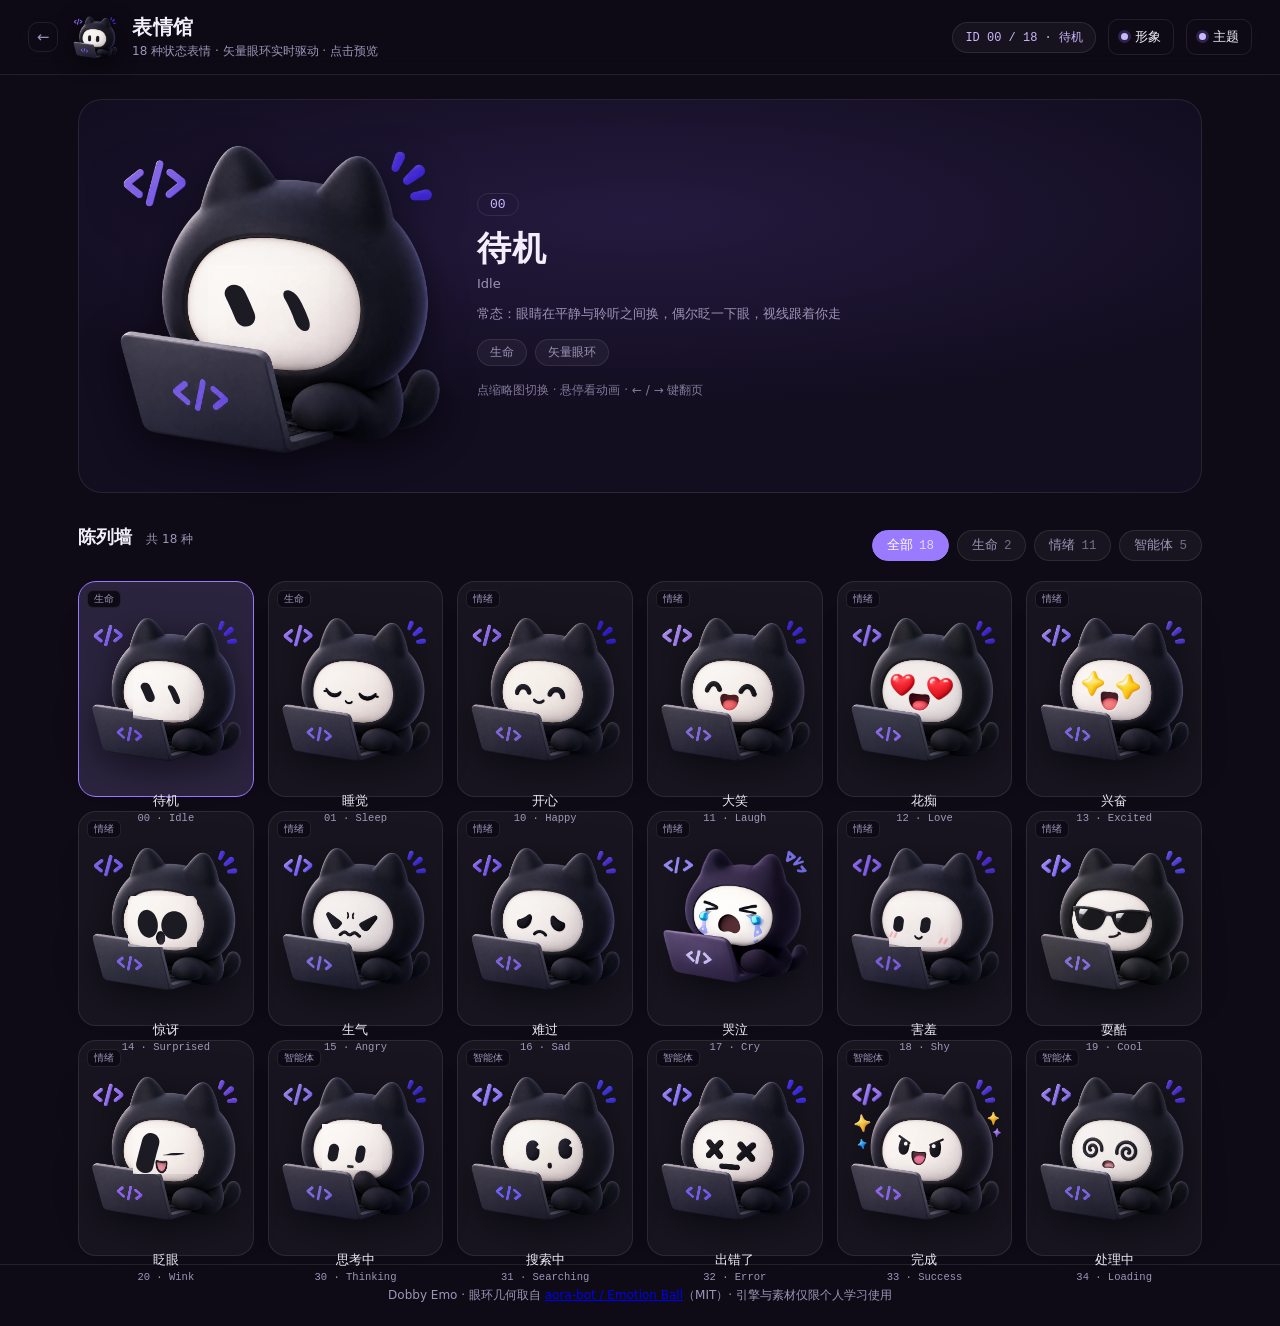
==== gallery.html @ 98c058b2 "新增表情馆页面（emoball 式陈列馆），主页陈列墙改用同一套渲染 - 删掉 compare.html：那是选配色阶段留下的对比页，引用的是 assets/base/cand-*   （已 giti" ====
<!DOCTYPE html>
<html lang="zh-CN" data-theme="dark">
<head>
<meta charset="UTF-8">
<meta name="viewport" content="width=device-width, initial-scale=1.0, viewport-fit=cover">
<meta name="description" content="Dobby Emo 表情馆 —— 18 种状态表情总览，矢量眼环实时驱动，点击预览、悬停看动画。">
<title>Dobby Emo · 表情馆</title>
<link rel="icon" type="image/webp" href="assets/sw/00.webp">
<link rel="preload" as="image" href="assets/sw/00.webp">
<link rel="stylesheet" href="css/style.css?v=70">
<link rel="stylesheet" href="css/gallery.css?v=70">
</head>
<body class="gallery-body">

<header class="topbar">
  <div class="brand">
    <a class="gallery-back" href="index.html" title="返回主页">←</a>
    <img src="assets/sw/00.webp" alt="Dobby" class="brand-logo" id="brandLogo">
    <div class="brand-text">
      <h1>表情馆</h1>
      <p>18 种状态表情 · 矢量眼环实时驱动 · 点击预览</p>
    </div>
  </div>
  <div class="topbar-right">
    <span class="status-chip" id="statusChip">ID 00 / 18 · 待机</span>
    <button class="btn ghost" id="skinToggle" title="切换黑白形象"><i class="dot"></i><span class="lbl">形象</span></button>
    <button class="btn ghost" id="themeToggle" title="切换明暗主题"><i class="dot"></i><span class="lbl">主题</span></button>
  </div>
</header>

<main class="gallery">

  <!-- ===== 舞台：当前选中的表情，放大实时渲染 ===== -->
  <section class="stage">
    <div class="stage-face"><div id="stageBox"></div></div>
    <div class="stage-info">
      <div class="stage-id" id="stageId">00</div>
      <h2 id="stageName">待机</h2>
      <p id="stageEn">Idle</p>
      <p class="stage-desc" id="stageDesc"></p>
      <div class="stage-tags" id="stageTags"></div>
      <p class="stage-hint">点缩略图切换 · 悬停看动画 · ← / → 键翻页</p>
    </div>
  </section>

  <!-- ===== 分类 + 陈列墙 ===== -->
  <section class="wall-section">
    <div class="wall-head">
      <h2>陈列墙 <span class="wall-count" id="wallCount"></span></h2>
      <div class="filters" id="filters"></div>
    </div>
    <div class="wall" id="wall"></div>
  </section>

</main>

<footer class="footer">
  <p>Dobby Emo · 眼环几何取自 <a href="https://github.com/sam70361/aora-bot" target="_blank" rel="noopener">aora-bot / Emotion Ball</a>（MIT）· 引擎与素材仅限个人学习使用</p>
</footer>

<script src="js/eyering.js?v=70"></script>
<script src="js/emotions.js?v=70"></script>
<script src="js/dobby.js?v=70"></script>
<script src="js/gallery.js?v=70"></script>
</body>
</html>
---- css/style.css ----
/* ============ Dobby Emo · 主题变量 ============ */
:root {
  --bg: #0e0b16;
  --bg-soft: #171223;
  --panel: rgba(255, 255, 255, 0.045);
  --panel-border: rgba(255, 255, 255, 0.09);
  --text: #f2eefb;
  --text-dim: #9d94b8;
  --accent: #9a7bff;
  --accent-2: #c9b8ff;
  --danger: #ff6b81;
  --ok: #4ade80;
  --shadow: rgba(0, 0, 0, 0.55);
  --stage-bg: radial-gradient(ellipse 90% 70% at 50% 30%, #241a3f 0%, #120d1f 70%);
}
[data-theme="light"] {
  --bg: #f4f1fb;
  --bg-soft: #ece7f7;
  --panel: rgba(255, 255, 255, 0.75);
  --panel-border: rgba(30, 20, 60, 0.1);
  --text: #241b3a;
  --text-dim: #6f658c;
  --accent: #7c5cf0;
  --accent-2: #5b3fd4;
  --shadow: rgba(60, 40, 120, 0.25);
  --stage-bg: radial-gradient(ellipse 90% 70% at 50% 30%, #e6dcff 0%, #cfc2f2 75%);
}

* { margin: 0; padding: 0; box-sizing: border-box; }
html { scroll-behavior: smooth; }
html, body { height: 100%; }
/* 滚动条与主题统一 */
::-webkit-scrollbar { width: 9px; height: 9px; }
::-webkit-scrollbar-track { background: transparent; }
::-webkit-scrollbar-thumb {
  background: color-mix(in srgb, var(--accent) 38%, transparent);
  border-radius: 999px;
}
::-webkit-scrollbar-thumb:hover { background: color-mix(in srgb, var(--accent) 60%, transparent); }
body {
  font-family: "PingFang SC", "Microsoft YaHei", "Segoe UI", system-ui, sans-serif;
  background: var(--bg);
  color: var(--text);
  overflow-x: hidden;
  transition: background .4s, color .4s;
}

/* ============ 顶栏 ============ */
.topbar {
  display: flex; align-items: center; justify-content: space-between;
  padding: 14px 28px;
  border-bottom: 1px solid var(--panel-border);
  position: sticky; top: 0; z-index: 50;
  backdrop-filter: blur(14px);
  background: var(--bg); /* fallback: 老浏览器 */
  background: color-mix(in srgb, var(--bg) 72%, transparent);
}
.brand { display: flex; align-items: center; gap: 14px; }
.brand-logo {
  width: 46px; height: 46px; object-fit: contain;
  filter: drop-shadow(0 4px 10px var(--shadow));
  animation: brand-bob 3.2s ease-in-out infinite;
}
@keyframes brand-bob {
  0%, 100% { transform: translateY(0); }
  50% { transform: translateY(-5px); }
}
.brand-text h1 { font-size: 20px; letter-spacing: .5px; }
.brand-text p { font-size: 12px; color: var(--text-dim); margin-top: 2px; }
.topbar-right { display: flex; align-items: center; gap: 12px; }
.status-chip {
  font-family: "Cascadia Code", Consolas, monospace;
  font-size: 12px; color: var(--accent-2);
  border: 1px solid var(--panel-border);
  background: var(--panel);
  padding: 6px 12px; border-radius: 999px;
  white-space: nowrap;
  max-width: 200px; overflow: hidden; text-overflow: ellipsis;
}

/* ============ 布局 ============ */
.layout {
  display: grid;
  grid-template-columns: minmax(0, 1fr) 360px;
  gap: 20px;
  padding: 20px 28px;
  max-width: 1280px;
  margin: 0 auto;
  align-items: start;            /* 右列卡片不被撑到与左列等高 */
}
.left-col { display: flex; flex-direction: column; gap: 20px; min-width: 0; }
.side { position: sticky; top: 84px; }   /* 侧栏滚动时跟随 */
@media (max-width: 980px) {
  .layout { grid-template-columns: 1fr; }
  .side { position: static; }
}

/* ============ 主视觉区 ============ */
/* 左文案 / 右舞台：角色有独立站位区，文字永远不会被压住 */
.hero-panel {
  position: relative;
  height: clamp(430px, 62vh, 560px);
  border-radius: 24px;
  background: var(--stage-bg);
  border: 1px solid var(--panel-border);
  overflow: hidden;
  padding: 36px 36px;
  display: grid;
  grid-template-columns: minmax(0, 1fr) minmax(260px, 38%);
  align-items: center;
  gap: 18px;
}
.hero-copy {
  display: flex; flex-direction: column; gap: 16px;
  min-width: 0;
  position: relative; z-index: 2;
}
.hero-title {
  font-size: clamp(30px, 3.5vw, 46px);
  line-height: 1.18;
  letter-spacing: 1px;
  text-wrap: balance;
}
.hero-title em {
  font-style: normal;
  background: linear-gradient(120deg, var(--accent), var(--accent-2));
  -webkit-background-clip: text;
  background-clip: text;
  color: transparent;
}
.hero-sub { color: var(--text-dim); font-size: 14px; line-height: 1.65; max-width: 34em; }
.hero-chips { display: flex; flex-wrap: wrap; gap: 8px; margin-top: 4px; }
.chip {
  font-size: 12px;
  color: var(--text-dim);
  border: 1px solid var(--panel-border);
  background: var(--panel);
  border-radius: 999px;
  padding: 5px 12px;
  backdrop-filter: blur(6px);
}
/* 角色站位区：JS 读它的矩形来钉锚点，空着也没关系 */
.hero-stage { position: relative; width: 100%; height: 100%; min-height: 300px; }

/* ============ Dobby 漫游层 ============ */
#dobby-layer {
  position: fixed;
  top: 0; right: 0; bottom: 0; left: 0;
  z-index: 70;
  pointer-events: none;
  transition: opacity .5s ease;
}
#dobby-layer.away { opacity: 0; }
#dobby-layer .dobby { pointer-events: auto; cursor: grab; touch-action: none; transition: opacity .45s ease; }
#dobby-layer .dobby.loading { opacity: 0; pointer-events: none; }
#dobby-layer .dobby:active { cursor: grabbing; }

/* ---- 角色 DOM（由 JS 创建） ---- */
.dobby {
  position: absolute;
  width: 320px; height: 320px;
  user-select: none; -webkit-user-drag: none;
  will-change: transform;
}
.dobby-bob { width: 100%; height: 100%; will-change: transform; }
.dobby-tilt {
  width: 100%; height: 100%;
  will-change: transform;
  transform-origin: 50% 62%;
}
.dobby-face {
  width: 100%; height: 100%;
  position: relative;
  will-change: transform;
  transform-origin: 50% 58%;
}
/* 一帧脸 = 底图 + 眼睛补丁 + 眼球精灵，作为整体交叉淡入淡出、统一投影 */
.dobby-frame {
  position: absolute; top: 0; right: 0; bottom: 0; left: 0;
  opacity: 0;
  transition: opacity .22s ease;
  will-change: transform, opacity;
  pointer-events: none;
  filter: drop-shadow(0 18px 30px var(--shadow));
}
.dobby-frame.show { opacity: 1; }
.dobby-frame img {
  position: absolute;
  pointer-events: none;
  -webkit-user-drag: none;
}
.dobby-frame img.f-base { top: 0; right: 0; bottom: 0; left: 0; width: 100%; height: 100%; object-fit: contain; }
/* 补丁 / 精灵由 JS 按图像百分比定位；精灵再用 transform 做眼神位移 */
.dobby-frame img.f-patch,
.dobby-frame img.f-sprite { display: block; }
.dobby-frame img.f-sprite { will-change: transform; }

/* ---- 眼环层（emoball 式矢量眼）----
   用眼环几何（见 js/eyering.js）在脸盘上实时画眼睛：形状与位置都烘焙在
   25 组轮廓里，逐点插值即可在姿态间连续变形，眨眼是真的把眼睛闭成一条线。
   放在两帧脸之上、faceEl 之内：跟着头一起呼吸倾斜，但不参与表情帧的交叉
   淡入淡出（眼睛要形变，不要换图）。 */
.dobby-rings {
  position: absolute; top: 0; right: 0; bottom: 0; left: 0;
  pointer-events: none;
}
.dobby-rings svg { width: 100%; height: 100%; overflow: visible; display: block; }

/* ---- 眼球组：精灵 + 一点球面明暗 + 一颗收得住的高光 ----
   参考 emoball：那边的眼睛干脆就是纯色 `#1A1A1A` 的实心形状，没有高光也
   没有明暗，情绪全靠形状变化。我们这里是 3D 渲染形象，眼睛完全不加东西会
   读成一块平贴的黑（贴纸感），但加多了又会「油」——所以只留两样，而且都压到
   很轻：

   1. .f-shade  用眼精灵自己的 alpha 当遮罩，在眼形内部画极轻的上缘阴影与
                下缘反光，只为不让眼球是一块死平色
   2. .f-glint  一颗小焦核心高光（偏左上）。没有副光、没有大光晕、没有描边
   位置由 JS 按 emotions.js 的锚点写入（宽 = w%，高按框宽高比，保证正圆）。
   素材已自带高光的表情（hi:1，如 14 号惊讶）不再叠加。 */
.dobby-frame .f-eye {
  position: absolute;
  pointer-events: none;
  will-change: transform;
}
.dobby-frame .f-eye img.f-sprite {
  position: absolute; top: 0; right: 0; bottom: 0; left: 0;
  width: 100%; height: 100%;
  /* 接触阴影只留一丝：给眼球一点点落地的重量感。
     再大就变成一圈「眼线」，那是另一个方向的失真，所以宁小勿大 */
  filter: drop-shadow(0 0.5px 1px rgba(6, 4, 12, .22));
}
/* 明暗层：遮罩要用精灵自己的 alpha，并往里缩 ~2%——
   精灵 alpha 比实际眼形大一圈（抽取时做过膨胀+羽化），照着 100% 铺会把
   阴影画到眼睛外面，看起来像眼周糊了一圈脏边。

   默认 display:none 是兜底：不支持 mask 的浏览器会整块铺满渐变，在脸上糊
   一个灰色方块，比没有这层糟得多。所以用 @supports 显式打开。 */
.dobby-frame .f-shade {
  display: none;
  position: absolute; top: 0; right: 0; bottom: 0; left: 0;
  pointer-events: none;
  -webkit-mask-size: 96% 96%; mask-size: 96% 96%;
  -webkit-mask-position: 50% 50%; mask-position: 50% 50%;
  -webkit-mask-repeat: no-repeat; mask-repeat: no-repeat;
  background:
    /* 上缘：很轻的一道眉骨投影 */
    linear-gradient(180deg,
      rgba(5, 3, 11, .28) 0%, rgba(5, 3, 11, .10) 18%,
      rgba(5, 3, 11, 0) 42%),
    /* 下缘：极淡的环境反光，只为止住「死平色」 */
    radial-gradient(125% 92% at 50% 122%,
      rgba(206, 222, 255, .24) 0%, rgba(206, 222, 255, .08) 38%,
      rgba(206, 222, 255, 0) 64%);
}
@supports ((mask-image: url("a")) or (-webkit-mask-image: url("a"))) {
  .dobby-frame .f-shade { display: block; }
}
.dobby-frame .f-glint { position: absolute; top: 0; right: 0; bottom: 0; left: 0; pointer-events: none; }
/* 高光：一颗小焦核心，边缘收干净——不拖大光晕。
   核心一小粒就够，把眼面糊白一半立刻变贴纸 */
.dobby-frame .g-dot {
  position: absolute;
  border-radius: 50%;
  transform: translate(-50%, -50%);
  background: radial-gradient(circle at 50% 48%,
    rgba(255, 255, 255, .98) 0%, rgba(255, 255, 255, .92) 20%,
    rgba(255, 255, 255, .40) 46%, rgba(255, 255, 255, 0) 76%);
}
.dobby-shadow {
  position: absolute; left: 50%; top: 50%;
  width: 210px; height: 40px;
  margin: 128px 0 0 -105px;
  border-radius: 50%;
  background: radial-gradient(ellipse at center, var(--shadow) 0%, transparent 68%);
  will-change: transform, opacity;
  pointer-events: none;
}
/* 台词气泡：位置由 JS 贴着「头顶」写视口坐标（不在角色缩放坐标系内） */
.dobby-tips {
  position: absolute; left: 0; top: 0;
  transform: translate(-50%, -100%);
  max-width: min(340px, 78vw);
  background: var(--panel);
  border: 1px solid var(--panel-border);
  backdrop-filter: blur(10px);
  color: var(--text);
  font-size: 13px;
  padding: 8px 14px;
  border-radius: 14px;
  opacity: 0;
  transition: opacity .25s, transform .25s;
  pointer-events: none;
  white-space: nowrap;
  overflow: hidden;
  text-overflow: ellipsis;
  z-index: 6;
}
.dobby-tips::after {
  content: "";
  position: absolute; left: 50%; bottom: -6px;
  width: 12px; height: 12px;
  margin-left: -6px;
  background: inherit;
  border-right: 1px solid var(--panel-border);
  border-bottom: 1px solid var(--panel-border);
  transform: rotate(45deg);
}
.dobby-tips.show { opacity: 1; transform: translate(-50%, calc(-100% - 6px)); }

/* 睡觉时的氛围月亮 */
.dobby-zzz {
  position: absolute; left: 50%; top: 50%;
  margin: -190px 0 0 90px;
  font-size: 22px; font-weight: 700;
  color: var(--accent-2);
  pointer-events: none;
  opacity: 0;
}
.dobby-zzz span {
  position: absolute;
  animation: zzz 2.4s ease-in infinite;
}
.dobby-zzz span:nth-child(2) { animation-delay: .8s; }
.dobby-zzz span:nth-child(3) { animation-delay: 1.6s; }
@keyframes zzz {
  0%   { opacity: 0; transform: translate(0, 10px) scale(.6); }
  30%  { opacity: 1; }
  100% { opacity: 0; transform: translate(26px, -34px) scale(1.15); }
}
.dobby.sleeping .dobby-zzz { opacity: 1; }

/* ============ 卡片 / 控制台 ============ */
.side { display: flex; flex-direction: column; gap: 20px; }
.card {
  background: var(--panel);
  border: 1px solid var(--panel-border);
  border-radius: 18px;
  padding: 18px;
  transition: border-color .25s;
}
.card:hover { border-color: color-mix(in srgb, var(--accent) 45%, var(--panel-border)); }
.card h2 { font-size: 15px; margin-bottom: 6px; }
.card-desc { font-size: 12px; color: var(--text-dim); margin-bottom: 12px; line-height: 1.6; }
.row { display: flex; gap: 8px; flex-wrap: wrap; align-items: center; margin-top: 10px; }
.row.between { justify-content: space-between; }

textarea {
  width: 100%; height: 74px; resize: vertical;
  background: color-mix(in srgb, var(--bg) 60%, transparent);
  color: var(--text);
  border: 1px solid var(--panel-border);
  border-radius: 12px;
  padding: 10px 12px;
  font-family: "Cascadia Code", Consolas, monospace;
  font-size: 12.5px;
  outline: none;
}
textarea:focus { border-color: var(--accent); }

.btn {
  border: 1px solid var(--panel-border);
  background: var(--panel);
  color: var(--text);
  padding: 8px 14px;
  border-radius: 10px;
  font-size: 13px;
  cursor: pointer;
  transition: transform .15s, background .2s, border-color .2s;
}
.btn:hover { transform: translateY(-1px); border-color: var(--accent); }
.btn:active { transform: translateY(0) scale(.97); }
.btn.primary { background: var(--accent); border-color: var(--accent); color: #fff; font-weight: 600; }
.btn.ghost { background: transparent; padding: 8px 12px; }
/* 开关按钮：小圆点表示状态（亮 = 开），文字标签在小屏隐藏 */
.btn .dot {
  display: inline-block;
  width: 7px; height: 7px; border-radius: 50%;
  background: var(--accent-2);
  margin-right: 7px; vertical-align: 1px;
  box-shadow: 0 0 0 3px color-mix(in srgb, var(--accent) 22%, transparent);
  transition: background .2s, box-shadow .2s;
}
.btn.off { color: var(--text-dim); }
.btn.off .dot { background: var(--text-dim); box-shadow: none; }

.switch-label { font-size: 13px; display: flex; align-items: center; gap: 8px; cursor: pointer; }
input[type="checkbox"] { accent-color: var(--accent); width: 16px; height: 16px; cursor: pointer; }
select {
  background: var(--bg-soft); color: var(--text);
  border: 1px solid var(--panel-border);
  border-radius: 8px; padding: 6px 10px; font-size: 13px;
}

.log {
  list-style: none; margin-top: 12px;
  max-height: 150px; overflow-y: auto;
  font-family: "Cascadia Code", Consolas, monospace;
  font-size: 11.5px;
  display: flex; flex-direction: column; gap: 5px;
}
.log li {
  padding: 6px 10px; border-radius: 8px;
  background: color-mix(in srgb, var(--bg) 55%, transparent);
  color: var(--text-dim);
  border-left: 3px solid var(--accent);
  word-break: break-all;
}
.log li.err { border-left-color: var(--danger); color: var(--danger); }
.log li.ok  { border-left-color: var(--ok); }
.log time { opacity: .55; margin-right: 6px; }

/* ============ 可行性：能力矩阵 ============ */
.feature-grid h2 { font-size: 18px; margin-bottom: 14px; }
.fgrid {
  display: grid;
  grid-template-columns: repeat(3, 1fr);
  gap: 12px;
}
.fcard {
  background: var(--panel);
  border: 1px solid var(--panel-border);
  border-radius: 16px;
  padding: 16px;
  display: flex; flex-direction: column; gap: 6px;
  transition: border-color .25s, transform .2s;
}
.fcard:hover { border-color: color-mix(in srgb, var(--accent) 50%, var(--panel-border)); transform: translateY(-2px); }
.fcard b { font-size: 14px; color: var(--accent-2); }
.fcard span { font-size: 12.5px; color: var(--text-dim); line-height: 1.65; }

/* ============ 可行性：接入代码 ============ */
.code-card {
  background: var(--panel);
  border: 1px solid var(--panel-border);
  border-radius: 18px;
  padding: 18px;
}
.code-card h2 { font-size: 16px; margin-bottom: 6px; }
.code-card pre {
  background: color-mix(in srgb, var(--bg) 70%, transparent);
  border: 1px solid var(--panel-border);
  border-radius: 12px;
  padding: 14px 16px;
  overflow-x: auto;
  font-family: "Cascadia Code", Consolas, monospace;
  font-size: 12.5px;
  line-height: 1.7;
  color: var(--text);
}
.code-card code { font-family: inherit; }

/* ============ 陈列墙 ============ */
.wall-section { padding: 6px 0 0; }
.wall-section h2 { font-size: 18px; margin-bottom: 16px; }
.wall-count { font-size: 12px; color: var(--text-dim); font-weight: 400; margin-left: 8px; }
.wall-more {
  float: right; font-size: 12.5px; font-weight: 400;
  color: var(--accent-2); text-decoration: none;
  border: 1px solid var(--panel-border); border-radius: 999px;
  padding: 4px 12px;
  transition: border-color .2s, color .2s;
}
.wall-more:hover { border-color: var(--accent); color: var(--text); }
.wall {
  display: grid;
  grid-template-columns: repeat(auto-fill, minmax(130px, 1fr));
  gap: 14px;
}
.wall-item {
  background: var(--panel);
  border: 1px solid var(--panel-border);
  border-radius: 16px;
  padding: 14px 10px 12px;
  text-align: center;
  cursor: pointer;
  transition: transform .18s, border-color .2s, background .2s;
  position: relative;
}
.wall-item:hover { transform: translateY(-4px); border-color: var(--accent); }
.wall-item.active { border-color: var(--accent); background: color-mix(in srgb, var(--accent) 14%, var(--panel)); }
/* 缩略图用共用渲染器画（.wface 里是 .thumb），悬停轻微抬起 */
.wall-item .wface {
  position: relative;
  width: 100%; aspect-ratio: 1; margin: 0 auto;
  max-width: 96px;
  transition: transform .18s;
}
.wall-item:hover .wface { transform: scale(1.08); }
.wall-item .w-name { font-size: 13px; margin-top: 8px; }
.wall-item .w-id {
  font-family: Consolas, monospace; font-size: 10.5px; color: var(--text-dim);
  margin-top: 2px;
}
.wall-item .w-group {
  position: absolute; top: 8px; left: 10px;
  font-size: 10px; color: var(--text-dim);
  border: 1px solid var(--panel-border); border-radius: 6px; padding: 1px 6px;
}

.footer {
  text-align: center; color: var(--text-dim); font-size: 12px;
  padding: 22px; border-top: 1px solid var(--panel-border);
}
/* 弱动效偏好：关掉装饰性动画，保留功能性过渡 */
@media (prefers-reduced-motion: reduce) {
  .brand-logo, .spark, .dobby-zzz span { animation: none !important; }
  html { scroll-behavior: auto; }
}

/* ============ 移动端适配 ============ */
@media (max-width: 980px) {
  .fgrid { grid-template-columns: repeat(2, 1fr); }
}
@media (max-width: 700px) {
  .topbar { padding: 10px 14px; }
  .brand-text p { display: none; }
  .brand-logo { width: 38px; height: 38px; }
  .status-chip { max-width: 108px; font-size: 11px; padding: 5px 10px; }
  .topbar-right { gap: 7px; }
  .btn { padding: 7px 11px; font-size: 12.5px; }
  .btn.ghost .lbl { display: none; }        /* 小屏只留状态点 */
  .btn.ghost { padding: 8px 10px; }

  .layout { padding: 14px; gap: 14px; }
  .hero-panel {
    display: flex;
    flex-direction: column;
    align-items: stretch;
    justify-content: flex-start;
    height: auto;
    min-height: 0;
    padding: 24px 20px 8px;
    gap: 12px;
  }
  .hero-title { font-size: 28px; }
  .hero-sub { font-size: 13px; line-height: 1.6; }
  .chip { font-size: 11px; padding: 4px 10px; }
  .hero-stage { height: 230px; min-height: 230px; }

  .fgrid { grid-template-columns: 1fr; gap: 10px; }
  .fcard { padding: 13px 14px; }
  .code-card pre { font-size: 11px; padding: 12px; }
  .card { padding: 15px; }
  .chat-log { height: 120px; }
  textarea { height: 58px; }

  .wall { grid-template-columns: repeat(auto-fill, minmax(94px, 1fr)); gap: 10px; }
  .wall-item { padding: 10px 6px 9px; border-radius: 13px; }
  .wall-item .wface { max-width: 66px; }
  .wall-item .w-name { font-size: 12px; }
  .wall-item .w-id { font-size: 9.5px; }
  .wall-item .w-group { font-size: 9px; top: 6px; left: 7px; }

  .footer { padding: 16px 14px; font-size: 11px; }
}

/* ============ 新增：toast / 羁绊 / 爱心 / 光点 ============ */
#toasts {
  position: fixed; top: 70px; left: 50%;
  transform: translateX(-50%);
  z-index: 90; pointer-events: none;
  display: flex; flex-direction: column; gap: 8px; align-items: center;
}
.toast {
  background: color-mix(in srgb, var(--accent) 24%, var(--bg-soft));
  border: 1px solid var(--accent);
  color: var(--text);
  padding: 10px 22px;
  border-radius: 999px;
  font-size: 13.5px;
  white-space: nowrap;
  box-shadow: 0 10px 28px var(--shadow);
  animation: toast-in .3s ease, toast-out .4s ease 2.8s forwards;
}
@keyframes toast-in { from { opacity: 0; transform: translateY(-14px); } }
@keyframes toast-out { to { opacity: 0; transform: translateY(-10px); } }

.bond-row { display: flex; justify-content: space-between; align-items: baseline; margin-bottom: 8px; }
.bond-level { font-size: 14px; font-weight: 600; color: var(--accent-2); }
.bond-xp { font-size: 11px; color: var(--text-dim); font-family: Consolas, monospace; }
.bond-bar {
  height: 8px; border-radius: 999px; overflow: hidden;
  background: color-mix(in srgb, var(--bg) 60%, transparent);
  border: 1px solid var(--panel-border);
}
.bond-fill {
  height: 100%; width: 0%;
  border-radius: 999px;
  background: linear-gradient(90deg, var(--accent), #ff8fb3);
  transition: width .5s ease;
}
.btn:disabled { opacity: .45; cursor: default; }
.btn:disabled:hover { transform: none; border-color: var(--panel-border); }

.spark {
  position: absolute; pointer-events: none;
  width: 8px; height: 8px; border-radius: 50%;
  background: var(--accent-2); opacity: .45; filter: blur(1px);
  animation: spark-float 6s ease-in-out infinite;
}
.s1 { left: 12%; top: 20%; }
.s2 { left: 30%; top: 70%; width: 5px; height: 5px; animation-delay: 1.4s; }
.s3 { left: 55%; top: 15%; width: 6px; height: 6px; animation-delay: 2.6s; }
.s4 { left: 78%; top: 78%; animation-delay: 3.4s; }
.s5 { left: 88%; top: 30%; width: 5px; height: 5px; animation-delay: 4.6s; }
@keyframes spark-float {
  0%, 100% { transform: translateY(0); opacity: .3; }
  50% { transform: translateY(-22px); opacity: .8; }
}

/* ============ 矢量眼模式（历史遗留，未启用） ============ */
.dobby-face.vector-mode > img { visibility: hidden; }
.dobby-face.vector-mode .dobby-vector { display: block; }
.dobby-face .dobby-vector img { opacity: 1; visibility: visible; width: 100%; height: 100%; object-fit: contain; }
.dobby-svg { position: absolute; top: 0; right: 0; bottom: 0; left: 0; }
.dobby-svg svg { width: 100%; height: 100%; overflow: visible; }

/* ============ 表情变形过渡（轻微缩放 + 柔和回正） ============ */
@keyframes emote-pop {
  0%   { transform: scale(.93); opacity: .35; }
  55%  { transform: scale(1.012); opacity: 1; }
  100% { transform: scale(1); opacity: 1; }
}
.dobby-frame.pop.show { animation: emote-pop .34s cubic-bezier(.3, .9, .35, 1); }

/* ============ 常驻特效层 ============ */
.dobby-aura { position: absolute; top: 0; right: 0; bottom: 0; left: 0; pointer-events: none; z-index: 5; }

/* 30 思考中：头顶「思考气泡」——三点跳动 + 小圆点尾巴（对话界面通用语汇）
   位置抬到台词气泡之上，两者同时出现也不会打架 */
.dobby-think {
  position: absolute; left: 50%; top: -12%;
  transform: translate(-50%, -100%);
  display: flex; gap: 5px;
  padding: 8px 12px;
  border-radius: 15px;
  background: var(--panel);
  border: 1px solid var(--panel-border);
  backdrop-filter: blur(8px);
  box-shadow: 0 6px 18px var(--shadow);
  pointer-events: none;
}
.dobby-think i {
  width: 7px; height: 7px; border-radius: 50%;
  background: var(--accent-2);
  animation: dot-bounce 1.1s ease-in-out infinite;
}
.dobby-think i:nth-child(2) { animation-delay: .16s; }
.dobby-think i:nth-child(3) { animation-delay: .32s; }
/* 尾巴：两粒由大到小的圆点，指向头顶 */
.dobby-think::before, .dobby-think::after {
  content: ""; position: absolute; border-radius: 50%;
  background: var(--panel); border: 1px solid var(--panel-border);
}
.dobby-think::before { left: 50%; bottom: -11px; width: 6px; height: 6px; margin-left: -13px; }
.dobby-think::after { left: 50%; bottom: -21px; width: 4px; height: 4px; margin-left: -19px; }

/* 31 搜索中：绕着脑袋转的探照小点 */
.dobby-orbit { position: absolute; left: 50%; top: 50%; width: 0; height: 0; pointer-events: none; }
.dobby-orbit i {
  position: absolute; left: -4px; top: -4px;
  width: 8px; height: 8px; border-radius: 50%;
  background: var(--accent-2);
  box-shadow: 0 0 10px var(--accent);
  transform-origin: 0 0;
  animation: orbit 2.6s linear infinite;
}
.dobby-orbit i:nth-child(2) { animation-delay: -.55s; opacity: .75; }
.dobby-orbit i:nth-child(3) { animation-delay: -1.1s; opacity: .5; }
@keyframes orbit {
  from { transform: rotate(0deg) translateX(96px) rotate(0deg); }
  to   { transform: rotate(360deg) translateX(96px) rotate(-360deg); }
}

/* 34 处理中：头顶流动的进度光带 */
.dobby-bar {
  position: absolute; left: 50%; top: 1%;
  width: 30%; height: 7px;
  margin-left: -15%;
  border-radius: 999px;
  background: color-mix(in srgb, var(--accent) 18%, transparent);
  overflow: hidden;
  pointer-events: none;
  box-shadow: 0 0 12px color-mix(in srgb, var(--accent) 35%, transparent);
}
.dobby-bar i {
  position: absolute; top: 0; bottom: 0; left: 0;
  width: 45%;
  border-radius: 999px;
  background: linear-gradient(90deg, transparent, var(--accent-2), transparent);
  animation: bar-slide 1.25s ease-in-out infinite;
}
@keyframes bar-slide {
  0%   { left: -45%; }
  100% { left: 100%; }
}
@keyframes dot-bounce { 0%, 100% { transform: translateY(0); opacity: .5; } 50% { transform: translateY(-5px); opacity: 1; } }

/* 出错：故障抖动 + 红蓝残影 */
.dobby[data-fx="glitch"] .dobby-frame.show {
  animation: glitch-shake .22s steps(2, jump-none) infinite;
  filter: drop-shadow(0 18px 30px var(--shadow))
          drop-shadow(3px 0 0 rgba(255, 60, 60, .55))
          drop-shadow(-3px 0 0 rgba(60, 200, 255, .5));
}
@keyframes glitch-shake {
  0%   { transform: translate(0, 0) skewX(0deg); }
  25%  { transform: translate(-3px, 2px) skewX(-2deg); }
  50%  { transform: translate(3px, -1px) skewX(2deg); }
  75%  { transform: translate(-2px, -2px) skewX(-1deg); }
  100% { transform: translate(2px, 1px) skewX(0deg); }
}

/* 生气：头顶冒蒸汽 */
.fx-steam i {
  position: absolute; top: 4%;
  left: calc(50% + var(--sx, 0px));
  width: 11px; height: 11px;
  border-radius: 50%;
  background: rgba(255, 255, 255, .75);
  filter: blur(2.5px);
  opacity: 0;
  animation: steam-rise 1.8s ease-out infinite;
  animation-delay: var(--d, 0s);
}
@keyframes steam-rise {
  0%   { transform: translate(0, 6px) scale(.6); opacity: 0; }
  25%  { opacity: .85; }
  100% { transform: translate(4px, -52px) scale(1.7); opacity: 0; }
}

/* 睡觉：月亮 */
.dobby[data-fx="sleep"] .dobby-aura::before {
  content: "";
  position: absolute; right: 6%; top: -4%;
  width: 30px; height: 30px;
  border-radius: 50%;
  box-shadow: -9px 5px 0 0 #ffd97a;
  filter: drop-shadow(0 0 12px rgba(255, 217, 122, .8));
  animation: moon-sway 4s ease-in-out infinite;
}
@keyframes moon-sway {
  0%, 100% { transform: rotate(-10deg) translateY(0); }
  50% { transform: rotate(8deg) translateY(-5px); }
}

/* ============ 聊天演示 ============ */
.chat-log {
  height: 168px; overflow-y: auto;
  display: flex; flex-direction: column; gap: 8px;
  padding: 4px 2px;
  scroll-behavior: smooth;
  -webkit-mask-image: linear-gradient(180deg, transparent 0, #000 12px);
  mask-image: linear-gradient(180deg, transparent 0, #000 12px);
}
.msg {
  max-width: 86%;
  padding: 8px 12px;
  border-radius: 14px;
  font-size: 13px; line-height: 1.55;
  animation: msg-in .25s ease;
}
@keyframes msg-in { from { opacity: 0; transform: translateY(8px); } }
.msg.bot {
  align-self: flex-start;
  background: var(--panel);
  border: 1px solid var(--panel-border);
  border-bottom-left-radius: 4px;
}
.msg.user {
  align-self: flex-end;
  background: color-mix(in srgb, var(--accent) 30%, transparent);
  border: 1px solid color-mix(in srgb, var(--accent) 45%, transparent);
  border-bottom-right-radius: 4px;
}
.chat-input {
  flex: 1; min-width: 0;
  background: color-mix(in srgb, var(--bg) 60%, transparent);
  color: var(--text);
  border: 1px solid var(--panel-border);
  border-radius: 10px;
  padding: 8px 12px;
  font-size: 13px;
  outline: none;
}
.chat-input:focus { border-color: var(--accent); }
.chat-typing {
  align-self: flex-start;
  display: inline-flex; gap: 4px;
  padding: 10px 14px;
  border-radius: 14px;
  border-bottom-left-radius: 4px;
  background: var(--panel);
  border: 1px solid var(--panel-border);
}
.chat-typing i {
  width: 6px; height: 6px; border-radius: 50%;
  background: var(--accent-2);
  animation: dot-bounce 1s ease-in-out infinite;
}
.chat-typing i:nth-child(2) { animation-delay: .15s; }
.chat-typing i:nth-child(3) { animation-delay: .3s; }
---- css/gallery.css ----
/* ============ Dobby Emo · 表情馆（陈列墙 + 舞台） ============ */

.gallery-body { background: var(--bg); }

/* 顶栏里的返回箭头 */
.gallery-back {
  display: inline-flex; align-items: center; justify-content: center;
  width: 30px; height: 30px; border-radius: 10px;
  border: 1px solid var(--panel-border);
  color: var(--text-dim); text-decoration: none; font-size: 15px;
  transition: color .2s, border-color .2s, transform .15s;
}
.gallery-back:hover { color: var(--text); border-color: var(--accent); transform: translateX(-2px); }

.gallery {
  max-width: 1180px; margin: 0 auto; padding: 24px 28px 8px;
  display: flex; flex-direction: column; gap: 26px;
}

/* ============ 舞台 ============ */
.stage {
  display: grid;
  grid-template-columns: minmax(260px, 340px) minmax(0, 1fr);
  gap: 28px;
  align-items: center;
  padding: 26px 30px;
  border-radius: 24px;
  border: 1px solid var(--panel-border);
  background: var(--stage-bg);
}
.stage-face {
  position: relative;
  aspect-ratio: 1;
  width: 100%;
  max-width: 340px;
  margin: 0 auto;
}
/* 静止的舞台只放一张缩略图，尺寸由 JS 给的方块撑满 */
.stage-face #stageBox { position: absolute; top: 0; right: 0; bottom: 0; left: 0; }
.stage-info { min-width: 0; }
.stage-id {
  font-family: "Cascadia Code", Consolas, monospace;
  font-size: 13px; color: var(--accent-2);
  border: 1px solid var(--panel-border); border-radius: 999px;
  display: inline-block; padding: 3px 12px; margin-bottom: 10px;
}
.stage-info h2 { font-size: clamp(24px, 3vw, 34px); letter-spacing: .5px; }
.stage-info > p { color: var(--text-dim); font-size: 13px; margin-top: 4px; }
.stage-desc {
  margin-top: 12px !important; color: var(--text-dim);
  font-size: 13.5px; line-height: 1.7; max-width: 34em;
}
.stage-tags { display: flex; flex-wrap: wrap; gap: 8px; margin-top: 14px; }
.stage-tags span {
  font-size: 12px; color: var(--text-dim);
  border: 1px solid var(--panel-border); background: var(--panel);
  border-radius: 999px; padding: 4px 12px;
}
.stage-hint { margin-top: 16px !important; font-size: 12px !important; opacity: .8; }

/* ============ 陈列墙 ============ */
.wall-head {
  display: flex; align-items: center; justify-content: space-between;
  gap: 16px; flex-wrap: wrap; margin-bottom: 16px;
}
.wall-head h2 { font-size: 18px; }
.filters { display: flex; flex-wrap: wrap; gap: 8px; }
.filter {
  border: 1px solid var(--panel-border);
  background: var(--panel);
  color: var(--text-dim);
  border-radius: 999px;
  padding: 6px 14px;
  font-size: 12.5px;
  cursor: pointer;
  transition: color .2s, border-color .2s, background .2s;
}
.filter:hover { color: var(--text); border-color: var(--accent); }
.filter.active { color: #fff; background: var(--accent); border-color: var(--accent); }
.filter i { font-style: normal; opacity: .7; margin-left: 6px; font-family: Consolas, monospace; }

.wall {
  display: grid;
  grid-template-columns: repeat(auto-fill, minmax(150px, 1fr));
  gap: 14px;
}
.wcard {
  position: relative;
  border: 1px solid var(--panel-border);
  background: var(--panel);
  border-radius: 18px;
  padding: 8px 8px 10px;
  cursor: pointer;
  transition: transform .18s, border-color .2s, background .2s;
}
.wcard:hover { transform: translateY(-4px); border-color: var(--accent); }
.wcard.active { border-color: var(--accent); background: color-mix(in srgb, var(--accent) 14%, var(--panel)); }
.wcard .wface { position: relative; width: 100%; aspect-ratio: 1; }
.wcard .wmeta { text-align: center; margin-top: 6px; }
.wcard .w-name { font-size: 13px; }
.wcard .w-id {
  font-family: Consolas, monospace; font-size: 10.5px; color: var(--text-dim); margin-top: 2px;
}
.wcard .w-group {
  position: absolute; top: 8px; left: 8px;
  font-size: 10px; color: var(--text-dim);
  border: 1px solid var(--panel-border); border-radius: 6px; padding: 1px 6px;
  background: var(--bg);
}

/* ============ 缩略图（与 js/eyering.js 的 EmotionThumb 对应） ============ */
.thumb { position: relative; width: 100%; height: 100%; }
.thumb-base {
  position: absolute; top: 0; right: 0; bottom: 0; left: 0;
  width: 100%; height: 100%; object-fit: contain;
  filter: drop-shadow(0 10px 18px var(--shadow));
}
.thumb-patch {
  position: absolute; object-fit: fill; pointer-events: none;
}
.thumb-rings { position: absolute; top: 0; right: 0; bottom: 0; left: 0; pointer-events: none; }
.thumb-rings svg { width: 100%; height: 100%; overflow: visible; display: block; }

@media (max-width: 760px) {
  .gallery { padding: 16px 14px 6px; gap: 18px; }
  .stage { grid-template-columns: 1fr; gap: 14px; padding: 20px 18px; }
  .stage-face { max-width: 240px; }
  .wall { grid-template-columns: repeat(auto-fill, minmax(112px, 1fr)); gap: 10px; }
  .wcard { padding: 6px 6px 8px; border-radius: 14px; }
  .wcard .w-name { font-size: 12px; }
  .wcard .w-id { font-size: 9.5px; }
  .wall-head { margin-bottom: 10px; }
  .filter { padding: 5px 11px; font-size: 12px; }
}
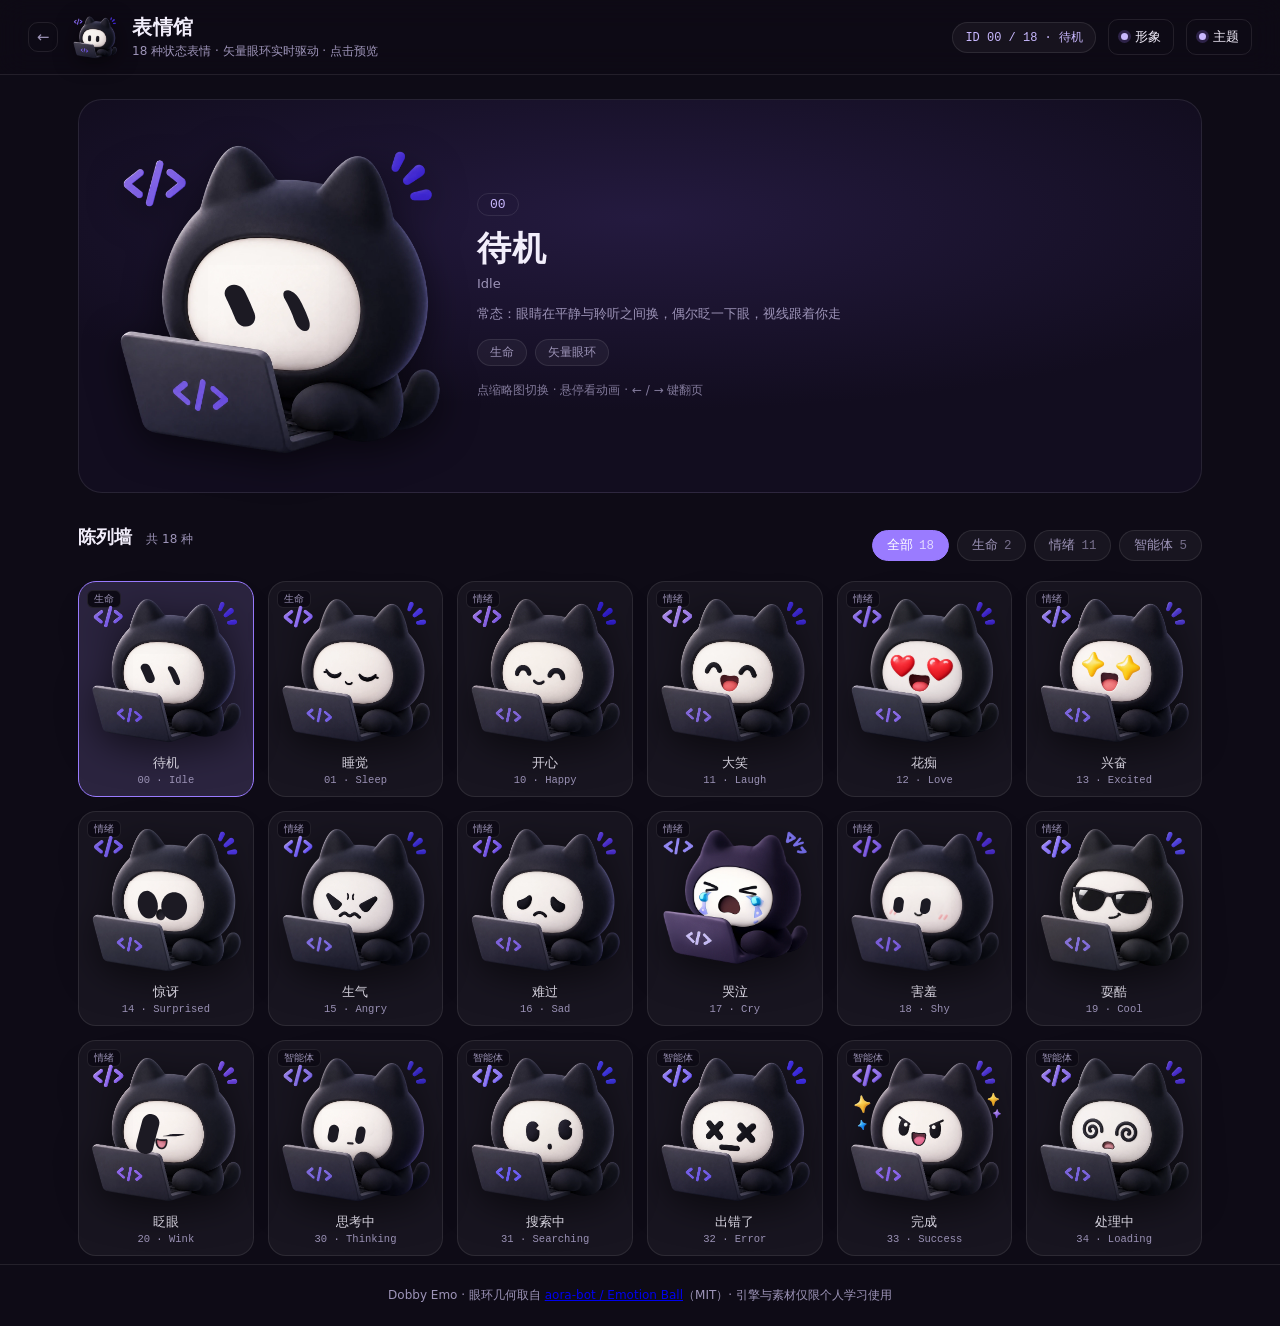
==== commit 6cb7d4bd: "gallery.html 的资源版本号还停在 v=70（版本号的 sed 只匹配到 index.html） 表情馆一直加载着冻结的旧包：CSS 是加正方形内层之前的版本，所以缩略图仍是 158×196" ====
--- a/gallery.html
+++ b/gallery.html
@@ -7,8 +7,8 @@
 <title>Dobby Emo · 表情馆</title>
 <link rel="icon" type="image/webp" href="assets/sw/00.webp">
 <link rel="preload" as="image" href="assets/sw/00.webp">
-<link rel="stylesheet" href="css/style.css?v=70">
-<link rel="stylesheet" href="css/gallery.css?v=70">
+<link rel="stylesheet" href="css/style.css?v=74">
+<link rel="stylesheet" href="css/gallery.css?v=74">
 </head>
 <body class="gallery-body">
 
@@ -58,9 +58,9 @@
   <p>Dobby Emo · 眼环几何取自 <a href="https://github.com/sam70361/aora-bot" target="_blank" rel="noopener">aora-bot / Emotion Ball</a>（MIT）· 引擎与素材仅限个人学习使用</p>
 </footer>
 
-<script src="js/eyering.js?v=70"></script>
-<script src="js/emotions.js?v=70"></script>
-<script src="js/dobby.js?v=70"></script>
-<script src="js/gallery.js?v=70"></script>
+<script src="js/eyering.js?v=74"></script>
+<script src="js/emotions.js?v=74"></script>
+<script src="js/dobby.js?v=74"></script>
+<script src="js/gallery.js?v=74"></script>
 </body>
 </html>
--- a/css/gallery.css
+++ b/css/gallery.css
@@ -109,7 +109,8 @@
 }
 
 /* ============ 缩略图（与 js/eyering.js 的 EmotionThumb 对应） ============ */
-.thumb { position: relative; width: 100%; height: 100%; }
+.thumb-host { display: block; }
+.thumb { position: relative; width: 100%; aspect-ratio: 1; }
 .thumb-base {
   position: absolute; top: 0; right: 0; bottom: 0; left: 0;
   width: 100%; height: 100%; object-fit: contain;
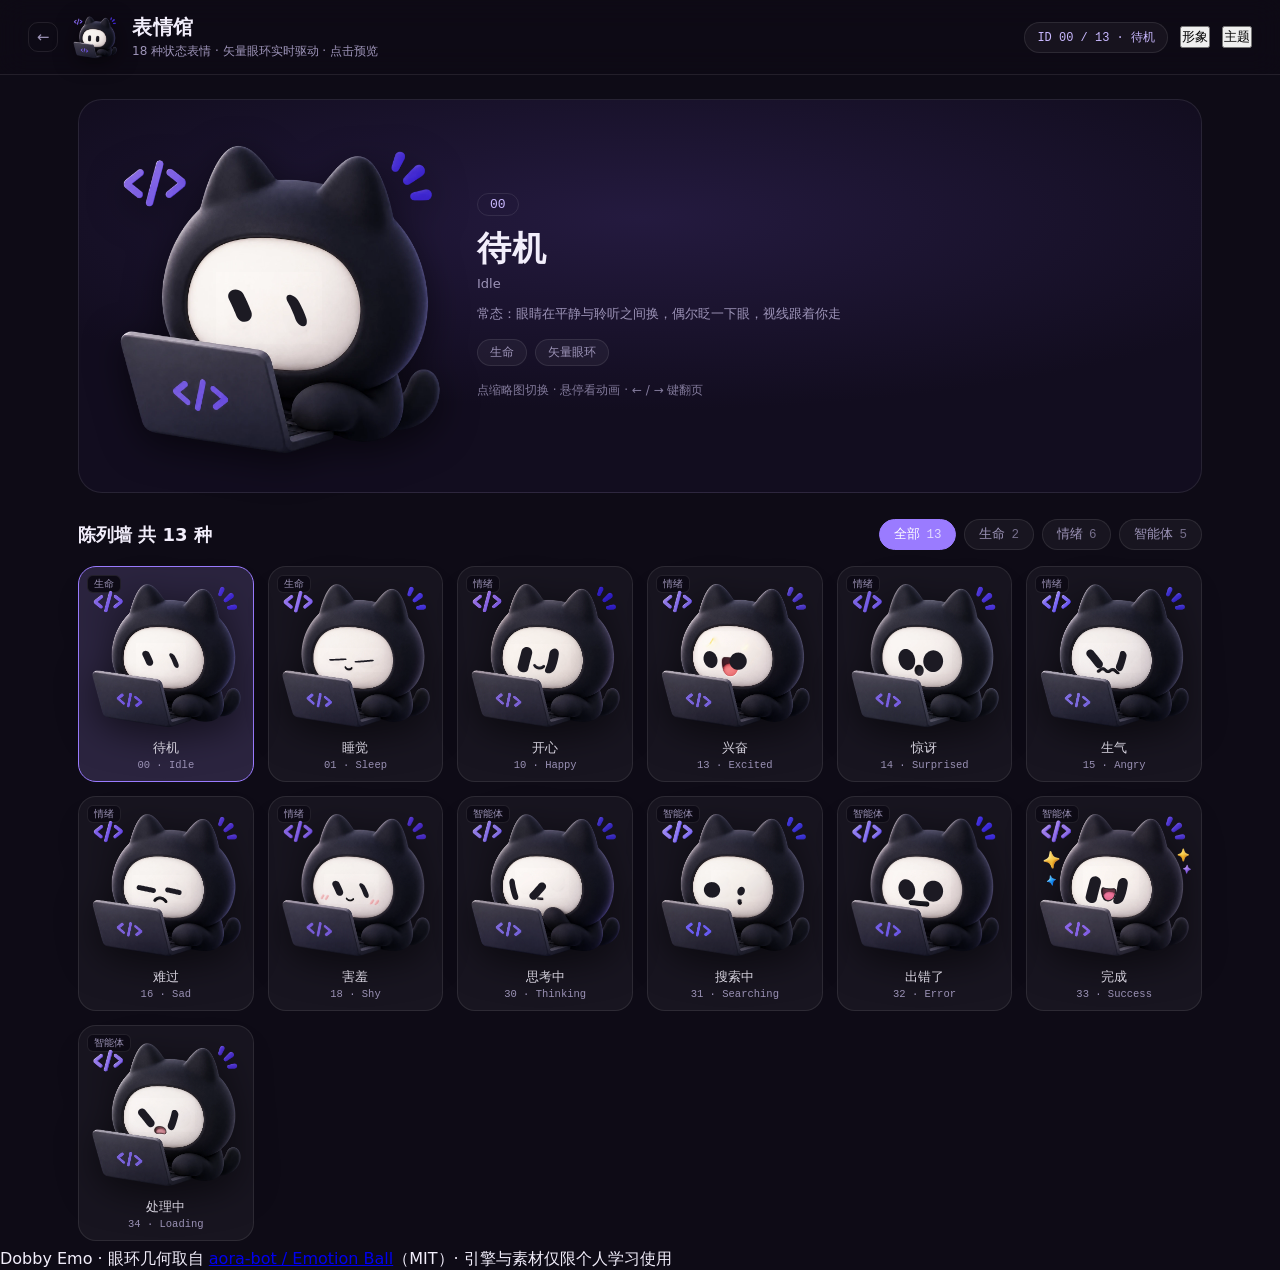
==== commit ab34c4b9: "表情全量改用 emoball 眼环：只留 emoball 有的 13 个状态 按要求逐个表情过了一遍，把眼睛统一交给 emoball 的眼环，emoball 里没有的 状态直接去掉：  - 保留 13" ====
--- a/gallery.html
+++ b/gallery.html
@@ -7,8 +7,8 @@
 <title>Dobby Emo · 表情馆</title>
 <link rel="icon" type="image/webp" href="assets/sw/00.webp">
 <link rel="preload" as="image" href="assets/sw/00.webp">
-<link rel="stylesheet" href="css/style.css?v=74">
-<link rel="stylesheet" href="css/gallery.css?v=74">
+<link rel="stylesheet" href="css/style.css?v=81">
+<link rel="stylesheet" href="css/gallery.css?v=81">
 </head>
 <body class="gallery-body">
 
@@ -58,9 +58,9 @@
   <p>Dobby Emo · 眼环几何取自 <a href="https://github.com/sam70361/aora-bot" target="_blank" rel="noopener">aora-bot / Emotion Ball</a>（MIT）· 引擎与素材仅限个人学习使用</p>
 </footer>
 
-<script src="js/eyering.js?v=74"></script>
-<script src="js/emotions.js?v=74"></script>
-<script src="js/dobby.js?v=74"></script>
-<script src="js/gallery.js?v=74"></script>
+<script src="js/eyering.js?v=81"></script>
+<script src="js/emotions.js?v=81"></script>
+<script src="js/dobby.js?v=81"></script>
+<script src="js/gallery.js?v=81"></script>
 </body>
 </html>
--- a/css/style.css
+++ b/css/style.css
@@ -206,423 +206,9 @@
 }
 .dobby-rings svg { width: 100%; height: 100%; overflow: visible; display: block; }
 
-/* ---- 眼球组：精灵 + 一点球面明暗 + 一颗收得住的高光 ----
-   参考 emoball：那边的眼睛干脆就是纯色 `#1A1A1A` 的实心形状，没有高光也
-   没有明暗，情绪全靠形状变化。我们这里是 3D 渲染形象，眼睛完全不加东西会
-   读成一块平贴的黑（贴纸感），但加多了又会「油」——所以只留两样，而且都压到
-   很轻：
-
-   1. .f-shade  用眼精灵自己的 alpha 当遮罩，在眼形内部画极轻的上缘阴影与
-                下缘反光，只为不让眼球是一块死平色
-   2. .f-glint  一颗小焦核心高光（偏左上）。没有副光、没有大光晕、没有描边
-   位置由 JS 按 emotions.js 的锚点写入（宽 = w%，高按框宽高比，保证正圆）。
-   素材已自带高光的表情（hi:1，如 14 号惊讶）不再叠加。 */
-.dobby-frame .f-eye {
-  position: absolute;
-  pointer-events: none;
-  will-change: transform;
-}
-.dobby-frame .f-eye img.f-sprite {
-  position: absolute; top: 0; right: 0; bottom: 0; left: 0;
-  width: 100%; height: 100%;
-  /* 接触阴影只留一丝：给眼球一点点落地的重量感。
-     再大就变成一圈「眼线」，那是另一个方向的失真，所以宁小勿大 */
-  filter: drop-shadow(0 0.5px 1px rgba(6, 4, 12, .22));
-}
-/* 明暗层：遮罩要用精灵自己的 alpha，并往里缩 ~2%——
-   精灵 alpha 比实际眼形大一圈（抽取时做过膨胀+羽化），照着 100% 铺会把
-   阴影画到眼睛外面，看起来像眼周糊了一圈脏边。
-
-   默认 display:none 是兜底：不支持 mask 的浏览器会整块铺满渐变，在脸上糊
-   一个灰色方块，比没有这层糟得多。所以用 @supports 显式打开。 */
-.dobby-frame .f-shade {
-  display: none;
-  position: absolute; top: 0; right: 0; bottom: 0; left: 0;
-  pointer-events: none;
-  -webkit-mask-size: 96% 96%; mask-size: 96% 96%;
-  -webkit-mask-position: 50% 50%; mask-position: 50% 50%;
-  -webkit-mask-repeat: no-repeat; mask-repeat: no-repeat;
-  background:
-    /* 上缘：很轻的一道眉骨投影 */
-    linear-gradient(180deg,
-      rgba(5, 3, 11, .28) 0%, rgba(5, 3, 11, .10) 18%,
-      rgba(5, 3, 11, 0) 42%),
-    /* 下缘：极淡的环境反光，只为止住「死平色」 */
-    radial-gradient(125% 92% at 50% 122%,
-      rgba(206, 222, 255, .24) 0%, rgba(206, 222, 255, .08) 38%,
-      rgba(206, 222, 255, 0) 64%);
-}
-@supports ((mask-image: url("a")) or (-webkit-mask-image: url("a"))) {
-  .dobby-frame .f-shade { display: block; }
-}
-.dobby-frame .f-glint { position: absolute; top: 0; right: 0; bottom: 0; left: 0; pointer-events: none; }
-/* 高光：一颗小焦核心，边缘收干净——不拖大光晕。
-   核心一小粒就够，把眼面糊白一半立刻变贴纸 */
-.dobby-frame .g-dot {
-  position: absolute;
-  border-radius: 50%;
-  transform: translate(-50%, -50%);
-  background: radial-gradient(circle at 50% 48%,
-    rgba(255, 255, 255, .98) 0%, rgba(255, 255, 255, .92) 20%,
-    rgba(255, 255, 255, .40) 46%, rgba(255, 255, 255, 0) 76%);
-}
-.dobby-shadow {
-  position: absolute; left: 50%; top: 50%;
-  width: 210px; height: 40px;
-  margin: 128px 0 0 -105px;
-  border-radius: 50%;
-  background: radial-gradient(ellipse at center, var(--shadow) 0%, transparent 68%);
-  will-change: transform, opacity;
-  pointer-events: none;
-}
-/* 台词气泡：位置由 JS 贴着「头顶」写视口坐标（不在角色缩放坐标系内） */
-.dobby-tips {
-  position: absolute; left: 0; top: 0;
-  transform: translate(-50%, -100%);
-  max-width: min(340px, 78vw);
-  background: var(--panel);
-  border: 1px solid var(--panel-border);
-  backdrop-filter: blur(10px);
-  color: var(--text);
-  font-size: 13px;
-  padding: 8px 14px;
-  border-radius: 14px;
-  opacity: 0;
-  transition: opacity .25s, transform .25s;
-  pointer-events: none;
-  white-space: nowrap;
-  overflow: hidden;
-  text-overflow: ellipsis;
-  z-index: 6;
-}
-.dobby-tips::after {
-  content: "";
-  position: absolute; left: 50%; bottom: -6px;
-  width: 12px; height: 12px;
-  margin-left: -6px;
-  background: inherit;
-  border-right: 1px solid var(--panel-border);
-  border-bottom: 1px solid var(--panel-border);
-  transform: rotate(45deg);
-}
-.dobby-tips.show { opacity: 1; transform: translate(-50%, calc(-100% - 6px)); }
-
-/* 睡觉时的氛围月亮 */
-.dobby-zzz {
-  position: absolute; left: 50%; top: 50%;
-  margin: -190px 0 0 90px;
-  font-size: 22px; font-weight: 700;
-  color: var(--accent-2);
-  pointer-events: none;
-  opacity: 0;
-}
-.dobby-zzz span {
-  position: absolute;
-  animation: zzz 2.4s ease-in infinite;
-}
-.dobby-zzz span:nth-child(2) { animation-delay: .8s; }
-.dobby-zzz span:nth-child(3) { animation-delay: 1.6s; }
-@keyframes zzz {
-  0%   { opacity: 0; transform: translate(0, 10px) scale(.6); }
-  30%  { opacity: 1; }
-  100% { opacity: 0; transform: translate(26px, -34px) scale(1.15); }
-}
-.dobby.sleeping .dobby-zzz { opacity: 1; }
-
-/* ============ 卡片 / 控制台 ============ */
-.side { display: flex; flex-direction: column; gap: 20px; }
-.card {
-  background: var(--panel);
-  border: 1px solid var(--panel-border);
-  border-radius: 18px;
-  padding: 18px;
-  transition: border-color .25s;
-}
-.card:hover { border-color: color-mix(in srgb, var(--accent) 45%, var(--panel-border)); }
-.card h2 { font-size: 15px; margin-bottom: 6px; }
-.card-desc { font-size: 12px; color: var(--text-dim); margin-bottom: 12px; line-height: 1.6; }
-.row { display: flex; gap: 8px; flex-wrap: wrap; align-items: center; margin-top: 10px; }
-.row.between { justify-content: space-between; }
-
-textarea {
-  width: 100%; height: 74px; resize: vertical;
-  background: color-mix(in srgb, var(--bg) 60%, transparent);
-  color: var(--text);
-  border: 1px solid var(--panel-border);
-  border-radius: 12px;
-  padding: 10px 12px;
-  font-family: "Cascadia Code", Consolas, monospace;
-  font-size: 12.5px;
-  outline: none;
-}
-textarea:focus { border-color: var(--accent); }
-
-.btn {
-  border: 1px solid var(--panel-border);
-  background: var(--panel);
-  color: var(--text);
-  padding: 8px 14px;
-  border-radius: 10px;
-  font-size: 13px;
-  cursor: pointer;
-  transition: transform .15s, background .2s, border-color .2s;
-}
-.btn:hover { transform: translateY(-1px); border-color: var(--accent); }
-.btn:active { transform: translateY(0) scale(.97); }
-.btn.primary { background: var(--accent); border-color: var(--accent); color: #fff; font-weight: 600; }
-.btn.ghost { background: transparent; padding: 8px 12px; }
-/* 开关按钮：小圆点表示状态（亮 = 开），文字标签在小屏隐藏 */
-.btn .dot {
-  display: inline-block;
-  width: 7px; height: 7px; border-radius: 50%;
-  background: var(--accent-2);
-  margin-right: 7px; vertical-align: 1px;
-  box-shadow: 0 0 0 3px color-mix(in srgb, var(--accent) 22%, transparent);
-  transition: background .2s, box-shadow .2s;
-}
-.btn.off { color: var(--text-dim); }
-.btn.off .dot { background: var(--text-dim); box-shadow: none; }
-
-.switch-label { font-size: 13px; display: flex; align-items: center; gap: 8px; cursor: pointer; }
-input[type="checkbox"] { accent-color: var(--accent); width: 16px; height: 16px; cursor: pointer; }
-select {
-  background: var(--bg-soft); color: var(--text);
-  border: 1px solid var(--panel-border);
-  border-radius: 8px; padding: 6px 10px; font-size: 13px;
-}
-
-.log {
-  list-style: none; margin-top: 12px;
-  max-height: 150px; overflow-y: auto;
-  font-family: "Cascadia Code", Consolas, monospace;
-  font-size: 11.5px;
-  display: flex; flex-direction: column; gap: 5px;
-}
-.log li {
-  padding: 6px 10px; border-radius: 8px;
-  background: color-mix(in srgb, var(--bg) 55%, transparent);
-  color: var(--text-dim);
-  border-left: 3px solid var(--accent);
-  word-break: break-all;
-}
-.log li.err { border-left-color: var(--danger); color: var(--danger); }
-.log li.ok  { border-left-color: var(--ok); }
-.log time { opacity: .55; margin-right: 6px; }
-
-/* ============ 可行性：能力矩阵 ============ */
-.feature-grid h2 { font-size: 18px; margin-bottom: 14px; }
-.fgrid {
-  display: grid;
-  grid-template-columns: repeat(3, 1fr);
-  gap: 12px;
-}
-.fcard {
-  background: var(--panel);
-  border: 1px solid var(--panel-border);
-  border-radius: 16px;
-  padding: 16px;
-  display: flex; flex-direction: column; gap: 6px;
-  transition: border-color .25s, transform .2s;
-}
-.fcard:hover { border-color: color-mix(in srgb, var(--accent) 50%, var(--panel-border)); transform: translateY(-2px); }
-.fcard b { font-size: 14px; color: var(--accent-2); }
-.fcard span { font-size: 12.5px; color: var(--text-dim); line-height: 1.65; }
-
-/* ============ 可行性：接入代码 ============ */
-.code-card {
-  background: var(--panel);
-  border: 1px solid var(--panel-border);
-  border-radius: 18px;
-  padding: 18px;
-}
-.code-card h2 { font-size: 16px; margin-bottom: 6px; }
-.code-card pre {
-  background: color-mix(in srgb, var(--bg) 70%, transparent);
-  border: 1px solid var(--panel-border);
-  border-radius: 12px;
-  padding: 14px 16px;
-  overflow-x: auto;
-  font-family: "Cascadia Code", Consolas, monospace;
-  font-size: 12.5px;
-  line-height: 1.7;
-  color: var(--text);
-}
-.code-card code { font-family: inherit; }
-
-/* ============ 陈列墙 ============ */
-.wall-section { padding: 6px 0 0; }
-.wall-section h2 { font-size: 18px; margin-bottom: 16px; }
-.wall-count { font-size: 12px; color: var(--text-dim); font-weight: 400; margin-left: 8px; }
-.wall-more {
-  float: right; font-size: 12.5px; font-weight: 400;
-  color: var(--accent-2); text-decoration: none;
-  border: 1px solid var(--panel-border); border-radius: 999px;
-  padding: 4px 12px;
-  transition: border-color .2s, color .2s;
-}
-.wall-more:hover { border-color: var(--accent); color: var(--text); }
-.wall {
-  display: grid;
-  grid-template-columns: repeat(auto-fill, minmax(130px, 1fr));
-  gap: 14px;
-}
-.wall-item {
-  background: var(--panel);
-  border: 1px solid var(--panel-border);
-  border-radius: 16px;
-  padding: 14px 10px 12px;
-  text-align: center;
-  cursor: pointer;
-  transition: transform .18s, border-color .2s, background .2s;
-  position: relative;
-}
-.wall-item:hover { transform: translateY(-4px); border-color: var(--accent); }
-.wall-item.active { border-color: var(--accent); background: color-mix(in srgb, var(--accent) 14%, var(--panel)); }
-/* 缩略图用共用渲染器画（.wface 里是 .thumb），悬停轻微抬起 */
-.wall-item .wface {
-  position: relative;
-  width: 100%; aspect-ratio: 1; margin: 0 auto;
-  max-width: 96px;
-  transition: transform .18s;
-}
-.wall-item:hover .wface { transform: scale(1.08); }
-.wall-item .w-name { font-size: 13px; margin-top: 8px; }
-.wall-item .w-id {
-  font-family: Consolas, monospace; font-size: 10.5px; color: var(--text-dim);
-  margin-top: 2px;
-}
-.wall-item .w-group {
-  position: absolute; top: 8px; left: 10px;
-  font-size: 10px; color: var(--text-dim);
-  border: 1px solid var(--panel-border); border-radius: 6px; padding: 1px 6px;
-}
-
-.footer {
-  text-align: center; color: var(--text-dim); font-size: 12px;
-  padding: 22px; border-top: 1px solid var(--panel-border);
-}
-/* 弱动效偏好：关掉装饰性动画，保留功能性过渡 */
-@media (prefers-reduced-motion: reduce) {
-  .brand-logo, .spark, .dobby-zzz span { animation: none !important; }
-  html { scroll-behavior: auto; }
-}
-
-/* ============ 移动端适配 ============ */
-@media (max-width: 980px) {
-  .fgrid { grid-template-columns: repeat(2, 1fr); }
-}
-@media (max-width: 700px) {
-  .topbar { padding: 10px 14px; }
-  .brand-text p { display: none; }
-  .brand-logo { width: 38px; height: 38px; }
-  .status-chip { max-width: 108px; font-size: 11px; padding: 5px 10px; }
-  .topbar-right { gap: 7px; }
-  .btn { padding: 7px 11px; font-size: 12.5px; }
-  .btn.ghost .lbl { display: none; }        /* 小屏只留状态点 */
-  .btn.ghost { padding: 8px 10px; }
-
-  .layout { padding: 14px; gap: 14px; }
-  .hero-panel {
-    display: flex;
-    flex-direction: column;
-    align-items: stretch;
-    justify-content: flex-start;
-    height: auto;
-    min-height: 0;
-    padding: 24px 20px 8px;
-    gap: 12px;
-  }
-  .hero-title { font-size: 28px; }
-  .hero-sub { font-size: 13px; line-height: 1.6; }
-  .chip { font-size: 11px; padding: 4px 10px; }
-  .hero-stage { height: 230px; min-height: 230px; }
-
-  .fgrid { grid-template-columns: 1fr; gap: 10px; }
-  .fcard { padding: 13px 14px; }
-  .code-card pre { font-size: 11px; padding: 12px; }
-  .card { padding: 15px; }
-  .chat-log { height: 120px; }
-  textarea { height: 58px; }
-
-  .wall { grid-template-columns: repeat(auto-fill, minmax(94px, 1fr)); gap: 10px; }
-  .wall-item { padding: 10px 6px 9px; border-radius: 13px; }
-  .wall-item .wface { max-width: 66px; }
-  .wall-item .w-name { font-size: 12px; }
-  .wall-item .w-id { font-size: 9.5px; }
-  .wall-item .w-group { font-size: 9px; top: 6px; left: 7px; }
-
-  .footer { padding: 16px 14px; font-size: 11px; }
-}
-
-/* ============ 新增：toast / 羁绊 / 爱心 / 光点 ============ */
-#toasts {
-  position: fixed; top: 70px; left: 50%;
-  transform: translateX(-50%);
-  z-index: 90; pointer-events: none;
-  display: flex; flex-direction: column; gap: 8px; align-items: center;
-}
-.toast {
-  background: color-mix(in srgb, var(--accent) 24%, var(--bg-soft));
-  border: 1px solid var(--accent);
-  color: var(--text);
-  padding: 10px 22px;
-  border-radius: 999px;
-  font-size: 13.5px;
-  white-space: nowrap;
-  box-shadow: 0 10px 28px var(--shadow);
-  animation: toast-in .3s ease, toast-out .4s ease 2.8s forwards;
-}
-@keyframes toast-in { from { opacity: 0; transform: translateY(-14px); } }
-@keyframes toast-out { to { opacity: 0; transform: translateY(-10px); } }
-
-.bond-row { display: flex; justify-content: space-between; align-items: baseline; margin-bottom: 8px; }
-.bond-level { font-size: 14px; font-weight: 600; color: var(--accent-2); }
-.bond-xp { font-size: 11px; color: var(--text-dim); font-family: Consolas, monospace; }
-.bond-bar {
-  height: 8px; border-radius: 999px; overflow: hidden;
-  background: color-mix(in srgb, var(--bg) 60%, transparent);
-  border: 1px solid var(--panel-border);
-}
-.bond-fill {
-  height: 100%; width: 0%;
-  border-radius: 999px;
-  background: linear-gradient(90deg, var(--accent), #ff8fb3);
-  transition: width .5s ease;
-}
-.btn:disabled { opacity: .45; cursor: default; }
-.btn:disabled:hover { transform: none; border-color: var(--panel-border); }
-
-.spark {
-  position: absolute; pointer-events: none;
-  width: 8px; height: 8px; border-radius: 50%;
-  background: var(--accent-2); opacity: .45; filter: blur(1px);
-  animation: spark-float 6s ease-in-out infinite;
-}
-.s1 { left: 12%; top: 20%; }
-.s2 { left: 30%; top: 70%; width: 5px; height: 5px; animation-delay: 1.4s; }
-.s3 { left: 55%; top: 15%; width: 6px; height: 6px; animation-delay: 2.6s; }
-.s4 { left: 78%; top: 78%; animation-delay: 3.4s; }
-.s5 { left: 88%; top: 30%; width: 5px; height: 5px; animation-delay: 4.6s; }
-@keyframes spark-float {
-  0%, 100% { transform: translateY(0); opacity: .3; }
-  50% { transform: translateY(-22px); opacity: .8; }
-}
-
-/* ============ 矢量眼模式（历史遗留，未启用） ============ */
-.dobby-face.vector-mode > img { visibility: hidden; }
-.dobby-face.vector-mode .dobby-vector { display: block; }
-.dobby-face .dobby-vector img { opacity: 1; visibility: visible; width: 100%; height: 100%; object-fit: contain; }
-.dobby-svg { position: absolute; top: 0; right: 0; bottom: 0; left: 0; }
-.dobby-svg svg { width: 100%; height: 100%; overflow: visible; }
-
-/* ============ 表情变形过渡（轻微缩放 + 柔和回正） ============ */
-@keyframes emote-pop {
-  0%   { transform: scale(.93); opacity: .35; }
-  55%  { transform: scale(1.012); opacity: 1; }
-  100% { transform: scale(1); opacity: 1; }
-}
-.dobby-frame.pop.show { animation: emote-pop .34s cubic-bezier(.3, .9, .35, 1); }
-
+/* ---- 眼睛交给矢量眼环（js/eyering.js）----
+   素材里烘焙的眼睛由 .f-patch（无眼补丁）抹掉，眼环层负责画。
+   早先那套「精灵眼 + 球面明暗 + 镜面高光」已随全部表情改用眼环而移除。 */
 /* ============ 常驻特效层 ============ */
 .dobby-aura { position: absolute; top: 0; right: 0; bottom: 0; left: 0; pointer-events: none; z-index: 5; }
 
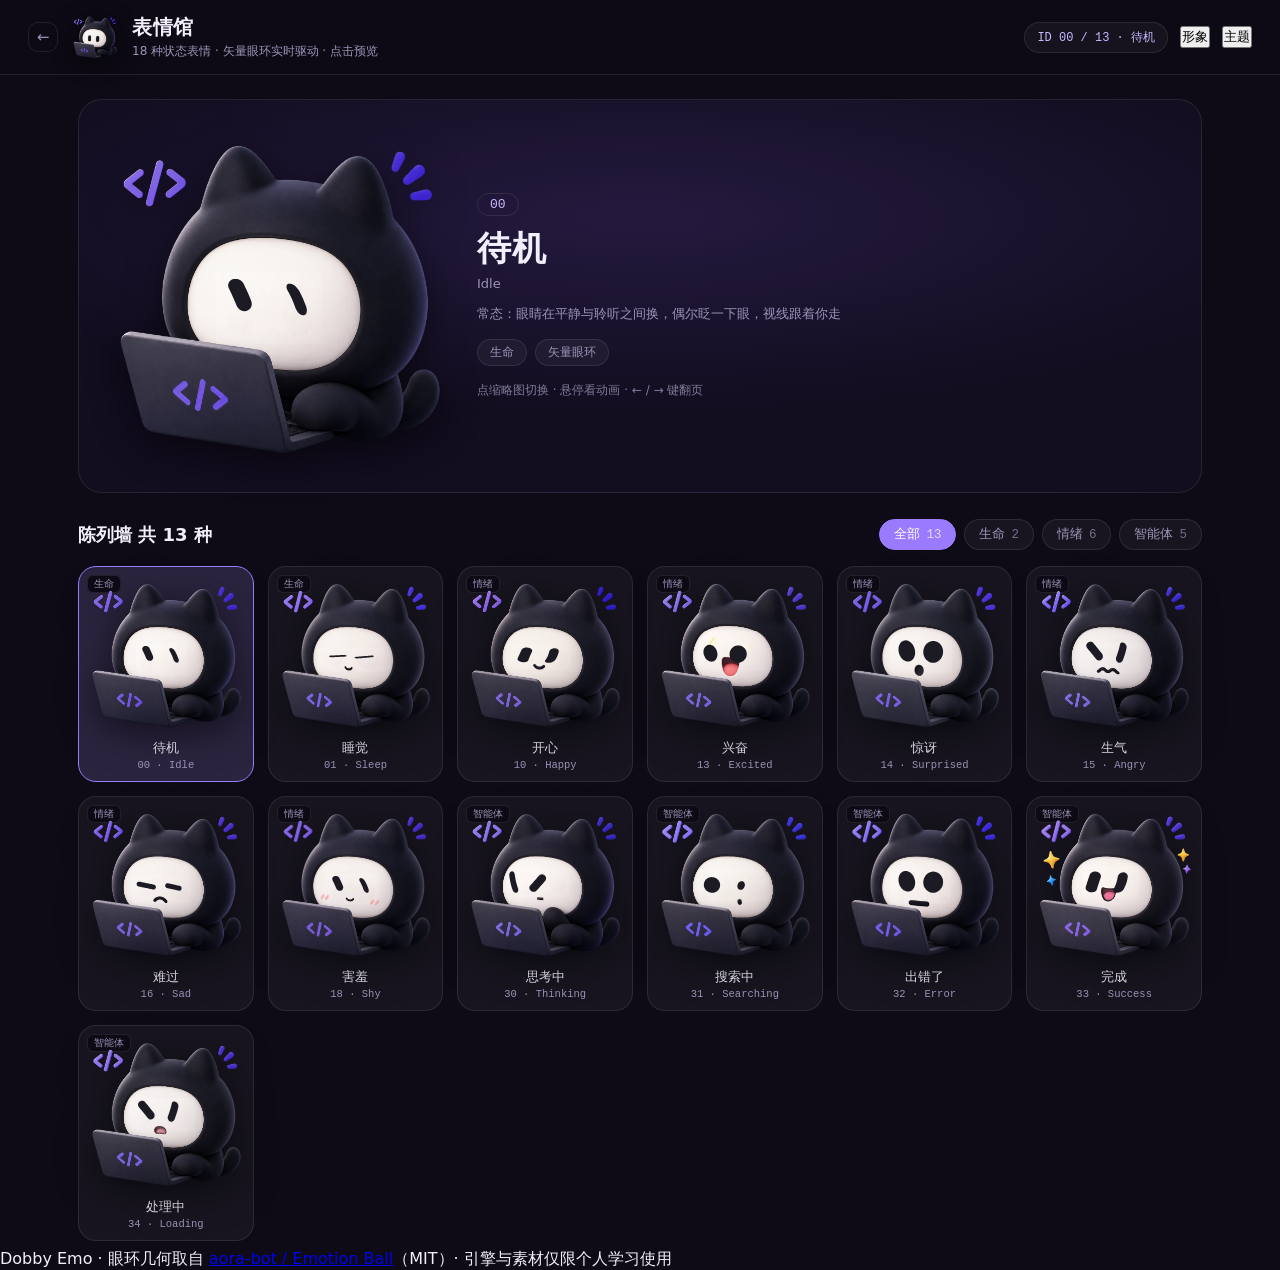
==== commit acc0819b: "表情驱动外观：姿态形变、头部跟随与眼环防穿模 - 13 个表情增加 2–4% 的轮廓形变与头身转动 - 头部以胸口为支点延迟跟随视线（12px / 7.5°），眼睛先到位 - 眼环按底边避让嘴巴，开心" ====
--- a/gallery.html
+++ b/gallery.html
@@ -7,8 +7,8 @@
 <title>Dobby Emo · 表情馆</title>
 <link rel="icon" type="image/webp" href="assets/sw/00.webp">
 <link rel="preload" as="image" href="assets/sw/00.webp">
-<link rel="stylesheet" href="css/style.css?v=81">
-<link rel="stylesheet" href="css/gallery.css?v=81">
+<link rel="stylesheet" href="css/style.css?v=84">
+<link rel="stylesheet" href="css/gallery.css?v=84">
 </head>
 <body class="gallery-body">
 
@@ -58,9 +58,9 @@
   <p>Dobby Emo · 眼环几何取自 <a href="https://github.com/sam70361/aora-bot" target="_blank" rel="noopener">aora-bot / Emotion Ball</a>（MIT）· 引擎与素材仅限个人学习使用</p>
 </footer>
 
-<script src="js/eyering.js?v=81"></script>
-<script src="js/emotions.js?v=81"></script>
-<script src="js/dobby.js?v=81"></script>
-<script src="js/gallery.js?v=81"></script>
+<script src="js/eyering.js?v=84"></script>
+<script src="js/emotions.js?v=84"></script>
+<script src="js/dobby.js?v=84"></script>
+<script src="js/gallery.js?v=84"></script>
 </body>
 </html>
--- a/css/style.css
+++ b/css/style.css
@@ -162,11 +162,24 @@
   user-select: none; -webkit-user-drag: none;
   will-change: transform;
 }
-.dobby-bob { width: 100%; height: 100%; will-change: transform; }
+.dobby-bob {
+  width: 100%; height: 100%;
+  will-change: transform;
+  perspective: 900px;
+  perspective-origin: 50% 58%;
+}
 .dobby-tilt {
   width: 100%; height: 100%;
   will-change: transform;
-  transform-origin: 50% 62%;
+  /* 支点下移到胸口：转头时上面的大头摆得多，下面的笔记本和尾巴几乎不动 */
+  transform-origin: 50% 78%;
+}
+/* 轮廓层：以脚部为原点，表情只让耳朵/头顶产生 2–3% 的形变，
+   笔记本和尾巴基本钉在原地，避免整张贴纸一起缩放 */
+.dobby-pose {
+  width: 100%; height: 100%;
+  will-change: transform;
+  transform-origin: 50% 92%;
 }
 .dobby-face {
   width: 100%; height: 100%;
@@ -205,6 +218,28 @@
   pointer-events: none;
 }
 .dobby-rings svg { width: 100%; height: 100%; overflow: visible; display: block; }
+
+/* 睡觉时才浮出的 zzz：没有这段样式时三个 z 会一直排在角色脚下 */
+.dobby-zzz {
+  position: absolute; left: 74%; top: 22%;
+  display: flex; gap: 2px;
+  font-size: 13px; font-weight: 700; letter-spacing: 1px;
+  color: var(--text-dim);
+  opacity: 0; pointer-events: none;
+  transform: translateY(4px);
+  transition: opacity .35s ease, transform .35s ease;
+}
+.dobby.sleeping .dobby-zzz { opacity: .85; transform: none; }
+.dobby-zzz span { animation: dobby-zzz-float 2.4s ease-in-out infinite; }
+.dobby-zzz span:nth-child(2) { animation-delay: .18s; }
+.dobby-zzz span:nth-child(3) { animation-delay: .36s; }
+@keyframes dobby-zzz-float {
+  0%, 100% { transform: translateY(0); opacity: .55; }
+  50% { transform: translateY(-4px); opacity: 1; }
+}
+@media (prefers-reduced-motion: reduce) {
+  .dobby-zzz span { animation: none; }
+}
 
 /* ---- 眼睛交给矢量眼环（js/eyering.js）----
    素材里烘焙的眼睛由 .f-patch（无眼补丁）抹掉，眼环层负责画。
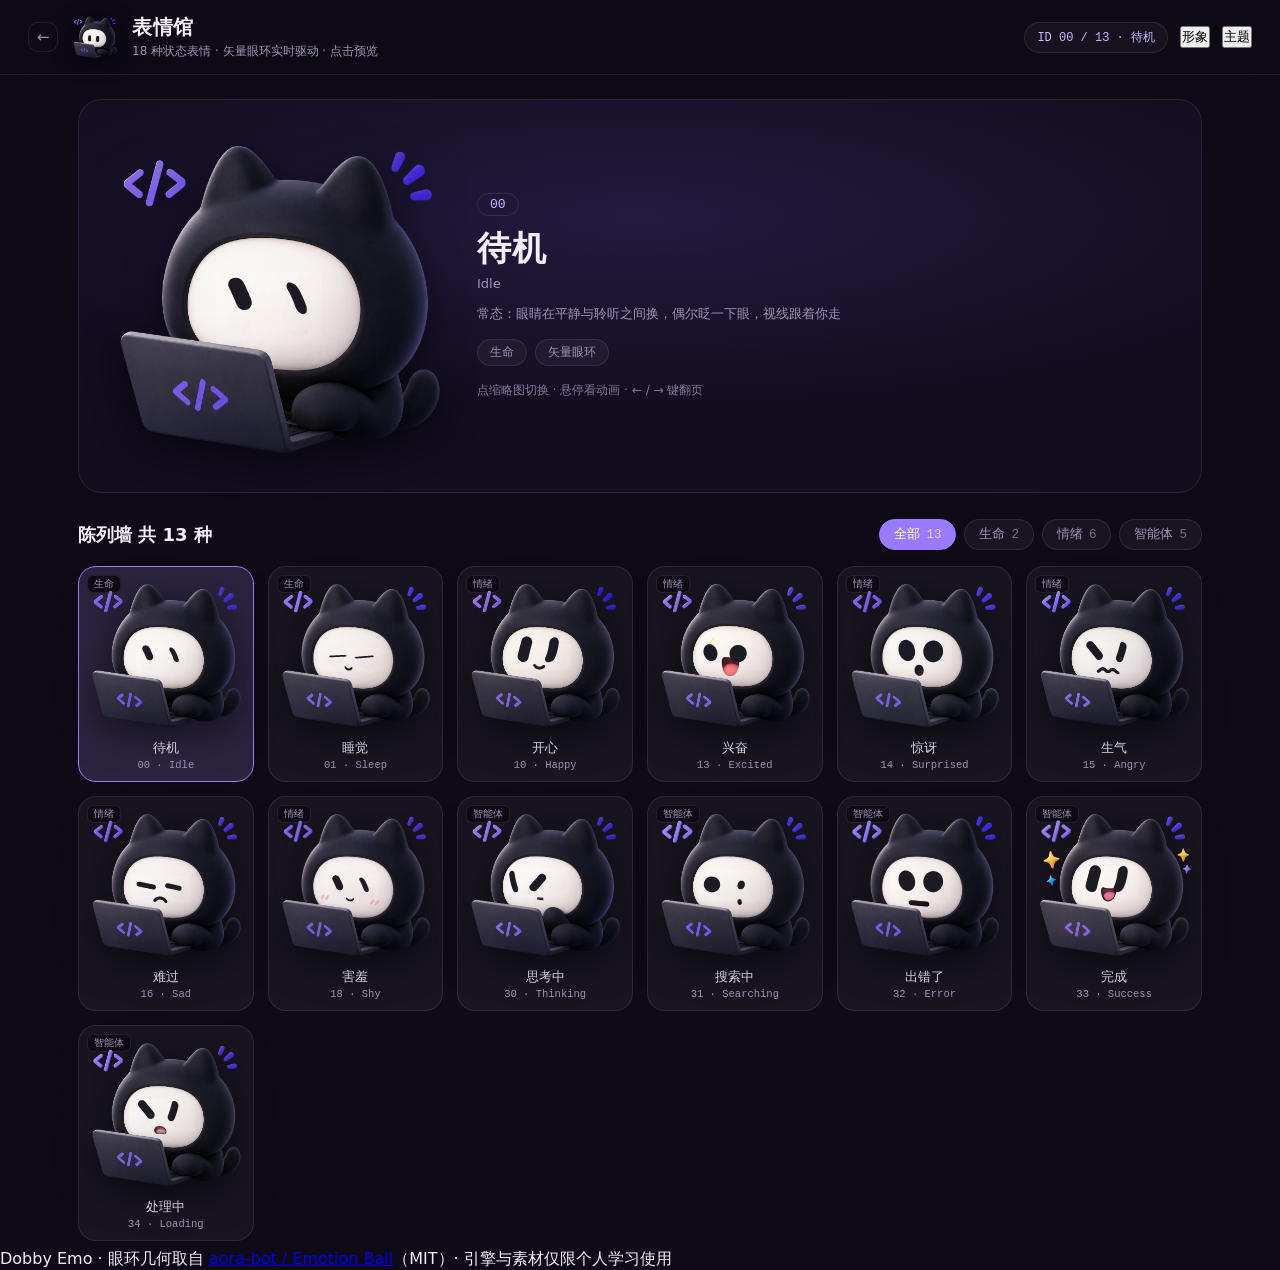
==== commit 593f31be: "保留开心/完成的原始眼形，只做嘴部避让 - 撤掉闭眼环的纵向压扁（压扁后像眉毛，失去眼形） - 眼环底边限制改为 166px，继续保证不重叠嘴巴 - 静态资源版本升到 v85" ====
--- a/gallery.html
+++ b/gallery.html
@@ -7,8 +7,8 @@
 <title>Dobby Emo · 表情馆</title>
 <link rel="icon" type="image/webp" href="assets/sw/00.webp">
 <link rel="preload" as="image" href="assets/sw/00.webp">
-<link rel="stylesheet" href="css/style.css?v=84">
-<link rel="stylesheet" href="css/gallery.css?v=84">
+<link rel="stylesheet" href="css/style.css?v=85">
+<link rel="stylesheet" href="css/gallery.css?v=85">
 </head>
 <body class="gallery-body">
 
@@ -58,9 +58,9 @@
   <p>Dobby Emo · 眼环几何取自 <a href="https://github.com/sam70361/aora-bot" target="_blank" rel="noopener">aora-bot / Emotion Ball</a>（MIT）· 引擎与素材仅限个人学习使用</p>
 </footer>
 
-<script src="js/eyering.js?v=84"></script>
-<script src="js/emotions.js?v=84"></script>
-<script src="js/dobby.js?v=84"></script>
-<script src="js/gallery.js?v=84"></script>
+<script src="js/eyering.js?v=85"></script>
+<script src="js/emotions.js?v=85"></script>
+<script src="js/dobby.js?v=85"></script>
+<script src="js/gallery.js?v=85"></script>
 </body>
 </html>
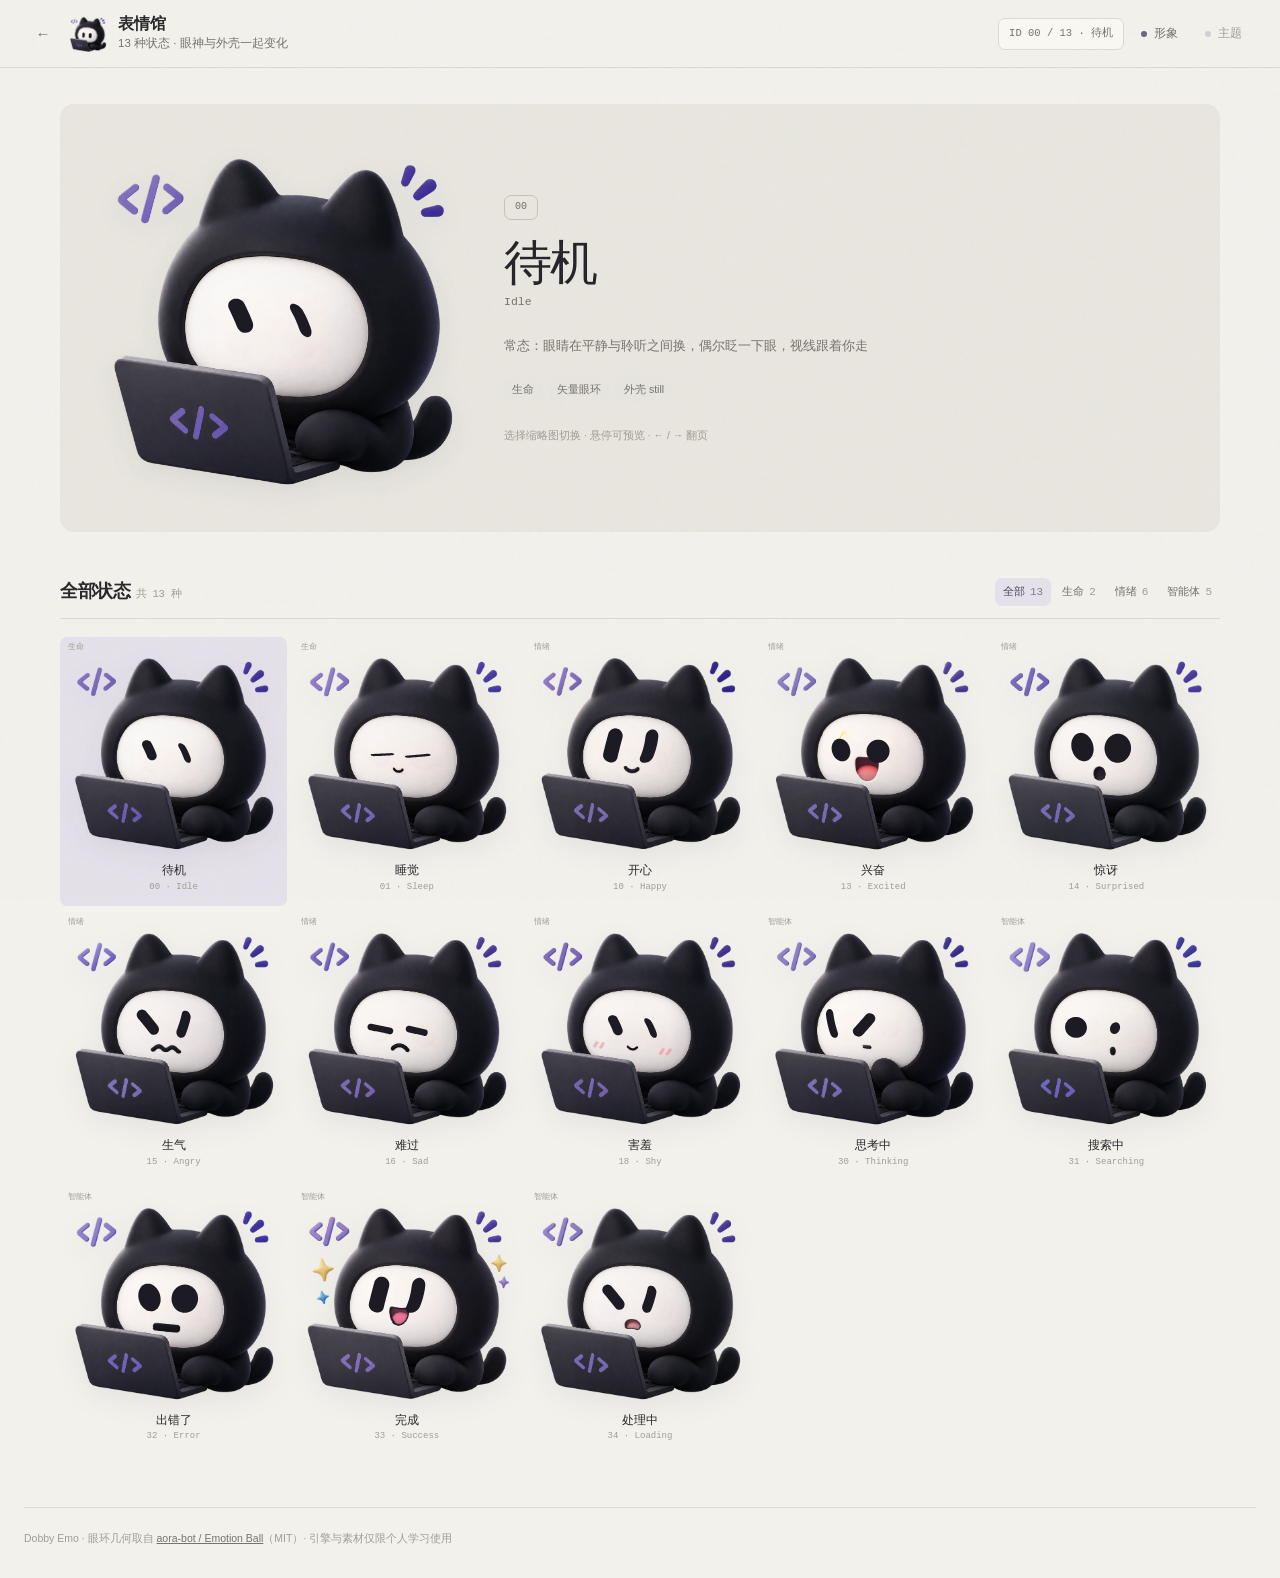
==== commit 8bef9557: ""加入外壳情绪层并收敛界面"" ====
--- a/gallery.html
+++ b/gallery.html
@@ -1,37 +1,37 @@
 <!DOCTYPE html>
-<html lang="zh-CN" data-theme="dark">
+<html lang="zh-CN" data-theme="light">
 <head>
 <meta charset="UTF-8">
 <meta name="viewport" content="width=device-width, initial-scale=1.0, viewport-fit=cover">
-<meta name="description" content="Dobby Emo 表情馆 —— 18 种状态表情总览，矢量眼环实时驱动，点击预览、悬停看动画。">
+<meta name="description" content="Dobby Emo 表情馆：查看 13 种状态的眼神与外壳姿态。">
 <title>Dobby Emo · 表情馆</title>
 <link rel="icon" type="image/webp" href="assets/sw/00.webp">
 <link rel="preload" as="image" href="assets/sw/00.webp">
-<link rel="stylesheet" href="css/style.css?v=85">
-<link rel="stylesheet" href="css/gallery.css?v=85">
+<link rel="stylesheet" href="css/style.css?v=86">
+<link rel="stylesheet" href="css/gallery.css?v=86">
 </head>
 <body class="gallery-body">
 
+<a class="skip-link" href="#gallery-main">跳到表情馆内容</a>
+
 <header class="topbar">
   <div class="brand">
-    <a class="gallery-back" href="index.html" title="返回主页">←</a>
-    <img src="assets/sw/00.webp" alt="Dobby" class="brand-logo" id="brandLogo">
+    <a class="gallery-back" href="index.html" title="返回主页" aria-label="返回主页">←</a>
+    <img src="assets/sw/00.webp" alt="Dobby 角色头像" class="brand-logo" id="brandLogo">
     <div class="brand-text">
       <h1>表情馆</h1>
-      <p>18 种状态表情 · 矢量眼环实时驱动 · 点击预览</p>
+      <p>13 种状态 · 眼神与外壳一起变化</p>
     </div>
   </div>
   <div class="topbar-right">
-    <span class="status-chip" id="statusChip">ID 00 / 18 · 待机</span>
-    <button class="btn ghost" id="skinToggle" title="切换黑白形象"><i class="dot"></i><span class="lbl">形象</span></button>
+    <span class="status-chip" id="statusChip">ID 00 / 13 · 待机</span>
+    <button class="btn ghost" id="skinToggle" title="切换形象颜色"><i class="dot"></i><span class="lbl">形象</span></button>
     <button class="btn ghost" id="themeToggle" title="切换明暗主题"><i class="dot"></i><span class="lbl">主题</span></button>
   </div>
 </header>
 
-<main class="gallery">
-
-  <!-- ===== 舞台：当前选中的表情，放大实时渲染 ===== -->
-  <section class="stage">
+<main class="gallery" id="gallery-main">
+  <section class="stage" aria-labelledby="stageName">
     <div class="stage-face"><div id="stageBox"></div></div>
     <div class="stage-info">
       <div class="stage-id" id="stageId">00</div>
@@ -39,28 +39,26 @@
       <p id="stageEn">Idle</p>
       <p class="stage-desc" id="stageDesc"></p>
       <div class="stage-tags" id="stageTags"></div>
-      <p class="stage-hint">点缩略图切换 · 悬停看动画 · ← / → 键翻页</p>
+      <p class="stage-hint">选择缩略图切换 · 悬停可预览 · ← / → 翻页</p>
     </div>
   </section>
 
-  <!-- ===== 分类 + 陈列墙 ===== -->
-  <section class="wall-section">
+  <section class="wall-section" aria-labelledby="wall-title">
     <div class="wall-head">
-      <h2>陈列墙 <span class="wall-count" id="wallCount"></span></h2>
-      <div class="filters" id="filters"></div>
+      <h2 id="wall-title">全部状态 <span class="wall-count" id="wallCount"></span></h2>
+      <div class="filters" id="filters" aria-label="按状态分类筛选"></div>
     </div>
     <div class="wall" id="wall"></div>
   </section>
-
 </main>
 
 <footer class="footer">
   <p>Dobby Emo · 眼环几何取自 <a href="https://github.com/sam70361/aora-bot" target="_blank" rel="noopener">aora-bot / Emotion Ball</a>（MIT）· 引擎与素材仅限个人学习使用</p>
 </footer>
 
-<script src="js/eyering.js?v=85"></script>
-<script src="js/emotions.js?v=85"></script>
-<script src="js/dobby.js?v=85"></script>
-<script src="js/gallery.js?v=85"></script>
+<script src="js/eyering.js?v=86"></script>
+<script src="js/emotions.js?v=86"></script>
+<script src="js/dobby.js?v=86"></script>
+<script src="js/gallery.js?v=86"></script>
 </body>
 </html>
--- a/css/style.css
+++ b/css/style.css
@@ -1,423 +1,395 @@
-/* ============ Dobby Emo · 主题变量 ============ */
+/* ============================================================
+   Dobby Emo · shared interface + character stage
+   Clean neutral surfaces, one restrained accent, quiet motion.
+   ============================================================ */
+
 :root {
-  --bg: #0e0b16;
-  --bg-soft: #171223;
-  --panel: rgba(255, 255, 255, 0.045);
-  --panel-border: rgba(255, 255, 255, 0.09);
-  --text: #f2eefb;
-  --text-dim: #9d94b8;
-  --accent: #9a7bff;
-  --accent-2: #c9b8ff;
-  --danger: #ff6b81;
-  --ok: #4ade80;
-  --shadow: rgba(0, 0, 0, 0.55);
-  --stage-bg: radial-gradient(ellipse 90% 70% at 50% 30%, #241a3f 0%, #120d1f 70%);
-}
-[data-theme="light"] {
-  --bg: #f4f1fb;
-  --bg-soft: #ece7f7;
-  --panel: rgba(255, 255, 255, 0.75);
-  --panel-border: rgba(30, 20, 60, 0.1);
-  --text: #241b3a;
-  --text-dim: #6f658c;
-  --accent: #7c5cf0;
-  --accent-2: #5b3fd4;
-  --shadow: rgba(60, 40, 120, 0.25);
-  --stage-bg: radial-gradient(ellipse 90% 70% at 50% 30%, #e6dcff 0%, #cfc2f2 75%);
-}
-
-* { margin: 0; padding: 0; box-sizing: border-box; }
+  --bg: #f2f1ec;
+  --surface: #f9f8f3;
+  --surface-strong: #ffffff;
+  --surface-muted: #e7e5df;
+  --ink: #1e1d20;
+  --text: #29282b;
+  --text-dim: #77736d;
+  --text-faint: #a29d94;
+  --line: #dcd9d1;
+  --line-strong: #c7c2b8;
+  --accent: #6c667e;
+  --accent-soft: #e5e1ea;
+  --accent-ink: #504a5e;
+  --danger: #a94e55;
+  --ok: #47785d;
+  --shadow: rgba(35, 33, 40, 0.12);
+  --shadow-soft: rgba(35, 33, 40, 0.07);
+  --stage-bg: #e8e6df;
+  --stage-ink: #25252b;
+  --code-bg: #26262b;
+  --code-text: #e8e8e3;
+  --radius: 10px;
+  --radius-sm: 7px;
+  --font-ui: "Outfit", "Avenir Next", "PingFang SC", "Microsoft YaHei", sans-serif;
+  --font-mono: "Cascadia Code", "SFMono-Regular", Consolas, monospace;
+}
+
+[data-theme="dark"] {
+  --bg: #17171a;
+  --surface: #1e1e22;
+  --surface-strong: #242429;
+  --surface-muted: #29292e;
+  --ink: #ecece7;
+  --text: #e8e8e3;
+  --text-dim: #a3a3a8;
+  --text-faint: #737379;
+  --line: #34343a;
+  --line-strong: #48484f;
+  --accent: #b7a9d0;
+  --accent-soft: #332f3b;
+  --accent-ink: #d2c8e2;
+  --danger: #d87982;
+  --ok: #83b598;
+  --shadow: rgba(0, 0, 0, 0.32);
+  --shadow-soft: rgba(0, 0, 0, 0.22);
+  --stage-bg: #202024;
+  --stage-ink: #efefea;
+  --code-bg: #111114;
+  --code-text: #e8e8e3;
+}
+
+* { box-sizing: border-box; margin: 0; padding: 0; }
 html { scroll-behavior: smooth; }
-html, body { height: 100%; }
-/* 滚动条与主题统一 */
-::-webkit-scrollbar { width: 9px; height: 9px; }
-::-webkit-scrollbar-track { background: transparent; }
-::-webkit-scrollbar-thumb {
-  background: color-mix(in srgb, var(--accent) 38%, transparent);
-  border-radius: 999px;
-}
-::-webkit-scrollbar-thumb:hover { background: color-mix(in srgb, var(--accent) 60%, transparent); }
+html, body { min-height: 100%; }
 body {
-  font-family: "PingFang SC", "Microsoft YaHei", "Segoe UI", system-ui, sans-serif;
   background: var(--bg);
   color: var(--text);
+  font-family: var(--font-ui);
+  font-size: 15px;
+  line-height: 1.55;
   overflow-x: hidden;
-  transition: background .4s, color .4s;
-}
-
-/* ============ 顶栏 ============ */
+  text-rendering: optimizeLegibility;
+  transition: background-color 180ms ease, color 180ms ease;
+}
+body::before {
+  content: ""; position: fixed; inset: 0; z-index: 100; pointer-events: none;
+  opacity: .028; mix-blend-mode: multiply;
+  background-image: url("data:image/svg+xml,%3Csvg viewBox='0 0 180 180' xmlns='http://www.w3.org/2000/svg'%3E%3Cfilter id='n'%3E%3CfeTurbulence type='fractalNoise' baseFrequency='.9' numOctaves='3' stitchTiles='stitch'/%3E%3C/filter%3E%3Crect width='100%25' height='100%25' filter='url(%23n)' opacity='.8'/%3E%3C/svg%3E");
+}
+button, input, textarea, select { font: inherit; }
+button, a { -webkit-tap-highlight-color: transparent; }
+button { color: inherit; }
+img { display: block; max-width: 100%; }
+a { color: inherit; }
+::selection { background: var(--accent-soft); color: var(--ink); }
+::-webkit-scrollbar { width: 8px; height: 8px; }
+::-webkit-scrollbar-track { background: transparent; }
+::-webkit-scrollbar-thumb { background: var(--line-strong); border-radius: 8px; }
+::-webkit-scrollbar-thumb:hover { background: var(--text-faint); }
+
+.skip-link {
+  position: fixed; left: 16px; top: -80px; z-index: 200;
+  padding: 9px 14px; background: var(--ink); color: var(--bg);
+  border-radius: var(--radius-sm); text-decoration: none;
+}
+.skip-link:focus { top: 12px; }
+
+/* ---------- Top bar ---------- */
 .topbar {
+  position: sticky; top: 0; z-index: 50;
   display: flex; align-items: center; justify-content: space-between;
-  padding: 14px 28px;
-  border-bottom: 1px solid var(--panel-border);
-  position: sticky; top: 0; z-index: 50;
-  backdrop-filter: blur(14px);
-  background: var(--bg); /* fallback: 老浏览器 */
-  background: color-mix(in srgb, var(--bg) 72%, transparent);
-}
-.brand { display: flex; align-items: center; gap: 14px; }
-.brand-logo {
-  width: 46px; height: 46px; object-fit: contain;
-  filter: drop-shadow(0 4px 10px var(--shadow));
-  animation: brand-bob 3.2s ease-in-out infinite;
-}
-@keyframes brand-bob {
-  0%, 100% { transform: translateY(0); }
-  50% { transform: translateY(-5px); }
-}
-.brand-text h1 { font-size: 20px; letter-spacing: .5px; }
-.brand-text p { font-size: 12px; color: var(--text-dim); margin-top: 2px; }
-.topbar-right { display: flex; align-items: center; gap: 12px; }
+  gap: 24px; min-height: 68px; padding: 12px 28px;
+  background: color-mix(in srgb, var(--bg) 94%, transparent);
+  border-bottom: 1px solid var(--line);
+  backdrop-filter: blur(12px);
+}
+.brand { display: flex; align-items: center; gap: 11px; min-width: 0; }
+.brand-logo { width: 38px; height: 38px; object-fit: contain; filter: saturate(0.55); }
+.brand-text { min-width: 0; }
+.brand-text h1 { font-size: 16px; font-weight: 650; line-height: 1.2; letter-spacing: -0.01em; }
+.brand-text p { margin-top: 2px; color: var(--text-dim); font-size: 11.5px; white-space: nowrap; }
+.topbar-right { display: flex; align-items: center; gap: 7px; }
 .status-chip {
-  font-family: "Cascadia Code", Consolas, monospace;
-  font-size: 12px; color: var(--accent-2);
-  border: 1px solid var(--panel-border);
-  background: var(--panel);
-  padding: 6px 12px; border-radius: 999px;
-  white-space: nowrap;
-  max-width: 200px; overflow: hidden; text-overflow: ellipsis;
-}
-
-/* ============ 布局 ============ */
+  display: inline-flex; align-items: center; min-height: 32px;
+  max-width: 220px; padding: 0 10px;
+  border: 1px solid var(--line); border-radius: var(--radius-sm);
+  color: var(--text-dim); background: var(--surface);
+  font-family: var(--font-mono); font-size: 10.5px;
+  overflow: hidden; text-overflow: ellipsis; white-space: nowrap;
+  font-variant-numeric: tabular-nums;
+}
+
+/* ---------- Buttons and form controls ---------- */
+.btn {
+  display: inline-flex; align-items: center; justify-content: center; gap: 7px;
+  min-height: 34px; padding: 7px 12px;
+  border: 1px solid var(--line); border-radius: var(--radius-sm);
+  background: var(--surface-strong); color: var(--text);
+  font-size: 12.5px; font-weight: 550; cursor: pointer;
+  transition: background-color 160ms ease, border-color 160ms ease, transform 160ms ease;
+}
+.btn:hover { border-color: var(--line-strong); background: var(--surface-muted); }
+.btn:active { transform: translateY(1px); }
+.btn:focus-visible, .chat-input:focus-visible, textarea:focus-visible, select:focus-visible,
+button:focus-visible, a:focus-visible { outline: 2px solid var(--accent); outline-offset: 2px; }
+.btn.primary { background: var(--ink); border-color: var(--ink); color: var(--bg); }
+.btn.primary:hover { background: color-mix(in srgb, var(--ink) 88%, var(--accent)); border-color: transparent; }
+.btn:disabled { opacity: 0.45; cursor: default; transform: none; }
+.btn.ghost { min-height: 32px; padding: 5px 9px; background: transparent; border-color: transparent; color: var(--text-dim); }
+.btn.ghost:hover { background: var(--surface-muted); border-color: transparent; color: var(--text); }
+.btn.ghost .lbl { font-size: 12px; }
+.btn .dot { width: 6px; height: 6px; border-radius: 50%; background: var(--accent); transition: opacity 160ms ease; }
+.btn.off .dot { opacity: 0.24; }
+.btn.off { color: var(--text-faint); }
+
+textarea, select, .chat-input {
+  width: 100%; border: 1px solid var(--line); border-radius: var(--radius-sm);
+  background: var(--surface-strong); color: var(--text);
+  transition: border-color 160ms ease, background-color 160ms ease;
+}
+textarea { min-height: 76px; resize: vertical; padding: 10px 11px; font-family: var(--font-mono); font-size: 11.5px; line-height: 1.55; }
+select { min-height: 34px; padding: 5px 9px; font-size: 12px; }
+textarea:focus, select:focus, .chat-input:focus { border-color: var(--accent); outline: none; }
+
+/* ---------- Main layout ---------- */
 .layout {
-  display: grid;
-  grid-template-columns: minmax(0, 1fr) 360px;
-  gap: 20px;
-  padding: 20px 28px;
-  max-width: 1280px;
-  margin: 0 auto;
-  align-items: start;            /* 右列卡片不被撑到与左列等高 */
-}
-.left-col { display: flex; flex-direction: column; gap: 20px; min-width: 0; }
-.side { position: sticky; top: 84px; }   /* 侧栏滚动时跟随 */
-@media (max-width: 980px) {
-  .layout { grid-template-columns: 1fr; }
-  .side { position: static; }
-}
-
-/* ============ 主视觉区 ============ */
-/* 左文案 / 右舞台：角色有独立站位区，文字永远不会被压住 */
+  width: min(1240px, calc(100% - 48px)); margin: 0 auto; padding: 32px 0 56px;
+  display: grid; grid-template-columns: minmax(0, 1fr) 348px; gap: 36px; align-items: start;
+}
+.left-col { display: flex; flex-direction: column; gap: 48px; min-width: 0; }
+.side { position: sticky; top: 92px; display: flex; flex-direction: column; gap: 14px; }
+
+/* Current-state readout: it makes the character change legible without
+   adding another floating badge over the stage. */
+.status-card {
+  padding: 18px; border-radius: var(--radius);
+  background: var(--ink); color: var(--bg);
+}
+.status-card[data-tone="open"] { background: #373326; color: #f4ecdb; }
+.status-card[data-tone="low"] { background: #292b2d; color: #dde0df; }
+.status-card[data-tone="soft"] { background: #332d33; color: #f0e6eb; }
+.status-card[data-tone="alert"] { background: #382d2c; color: #f1e6df; }
+.status-card[data-tone="focus"] { background: #292d33; color: #e3e8f0; }
+.status-card[data-tone="fault"] { background: #322a2c; color: #eee7e5; }
+.status-eyebrow { color: color-mix(in srgb, var(--bg) 58%, transparent); font-family: var(--font-mono); font-size: 9px; letter-spacing: .09em; text-transform: uppercase; }
+.status-main { display: flex; align-items: baseline; gap: 9px; margin-top: 14px; }
+.status-main strong { font-size: 26px; font-weight: 520; letter-spacing: -.045em; }
+.status-main span { color: color-mix(in srgb, var(--bg) 55%, transparent); font-family: var(--font-mono); font-size: 10px; }
+.status-card p { margin-top: 8px; color: color-mix(in srgb, var(--bg) 68%, transparent); font-size: 11.5px; line-height: 1.6; }
+.status-meter { height: 2px; margin-top: 18px; overflow: hidden; background: color-mix(in srgb, var(--bg) 15%, transparent); }
+.status-meter span { display: block; width: 30%; height: 100%; background: var(--accent); transition: width 400ms ease; }
+.status-card[data-tone="open"] .status-meter span { background: #c7b679; }
+.status-card[data-tone="low"] .status-meter span { background: #8d9693; }
+.status-card[data-tone="soft"] .status-meter span { background: #b99cae; }
+.status-card[data-tone="alert"] .status-meter span { background: #b48d88; }
+.status-card[data-tone="focus"] .status-meter span { background: #93a1b8; }
+.status-card[data-tone="fault"] .status-meter span { background: #a99191; }
+.status-foot { display: flex; justify-content: space-between; margin-top: 9px; color: color-mix(in srgb, var(--bg) 48%, transparent); font-family: var(--font-mono); font-size: 9px; }
+
+/* ---------- Hero ---------- */
 .hero-panel {
-  position: relative;
-  height: clamp(430px, 62vh, 560px);
-  border-radius: 24px;
-  background: var(--stage-bg);
-  border: 1px solid var(--panel-border);
-  overflow: hidden;
-  padding: 36px 36px;
-  display: grid;
-  grid-template-columns: minmax(0, 1fr) minmax(260px, 38%);
-  align-items: center;
-  gap: 18px;
-}
-.hero-copy {
-  display: flex; flex-direction: column; gap: 16px;
-  min-width: 0;
-  position: relative; z-index: 2;
-}
+  position: relative; min-height: 500px; display: grid;
+  grid-template-columns: minmax(0, 0.9fr) minmax(340px, 1.1fr); gap: 20px; align-items: center;
+  padding: 56px 20px 52px 48px; overflow: hidden;
+  background: var(--stage-bg); border-radius: 14px;
+}
+.hero-copy { position: relative; z-index: 2; max-width: 480px; }
+.hero-kicker {
+  display: inline-flex; align-items: center; gap: 8px; margin-bottom: 22px;
+  color: var(--text-dim); font-family: var(--font-mono); font-size: 10.5px;
+  letter-spacing: 0.06em; text-transform: uppercase;
+}
+.hero-kicker::before { content: ""; width: 20px; height: 1px; background: var(--accent); }
 .hero-title {
-  font-size: clamp(30px, 3.5vw, 46px);
-  line-height: 1.18;
-  letter-spacing: 1px;
-  text-wrap: balance;
-}
-.hero-title em {
-  font-style: normal;
-  background: linear-gradient(120deg, var(--accent), var(--accent-2));
-  -webkit-background-clip: text;
-  background-clip: text;
-  color: transparent;
-}
-.hero-sub { color: var(--text-dim); font-size: 14px; line-height: 1.65; max-width: 34em; }
-.hero-chips { display: flex; flex-wrap: wrap; gap: 8px; margin-top: 4px; }
-.chip {
-  font-size: 12px;
-  color: var(--text-dim);
-  border: 1px solid var(--panel-border);
-  background: var(--panel);
-  border-radius: 999px;
-  padding: 5px 12px;
-  backdrop-filter: blur(6px);
-}
-/* 角色站位区：JS 读它的矩形来钉锚点，空着也没关系 */
-.hero-stage { position: relative; width: 100%; height: 100%; min-height: 300px; }
-
-/* ============ Dobby 漫游层 ============ */
-#dobby-layer {
-  position: fixed;
-  top: 0; right: 0; bottom: 0; left: 0;
-  z-index: 70;
-  pointer-events: none;
-  transition: opacity .5s ease;
-}
+  color: var(--stage-ink); font-size: clamp(46px, 5.8vw, 76px);
+  font-weight: 540; line-height: 0.94; letter-spacing: -0.055em; text-wrap: balance;
+}
+.hero-title em { color: var(--accent); font-style: normal; }
+.hero-sub { max-width: 35em; margin-top: 22px; color: var(--text-dim); font-size: 14px; line-height: 1.7; text-wrap: pretty; }
+.hero-notes { display: flex; align-items: center; flex-wrap: wrap; gap: 10px 18px; margin-top: 28px; color: var(--text-dim); font-size: 12px; }
+.hero-notes span { display: inline-flex; align-items: center; gap: 7px; }
+.hero-notes span::before { content: ""; width: 4px; height: 4px; border-radius: 50%; background: var(--accent); }
+.hero-stage { position: relative; width: 100%; min-height: 420px; align-self: stretch; }
+.hero-stage::after { content: ""; position: absolute; left: 50%; bottom: 34px; width: 42%; height: 1px; transform: translateX(-50%); background: color-mix(in srgb, var(--line-strong) 65%, transparent); }
+.hero-chips, .chip, .spark { display: none; }
+
+/* ---------- Character stage ---------- */
+#dobby-layer { position: fixed; inset: 0; z-index: 70; pointer-events: none; transition: opacity 300ms ease; }
 #dobby-layer.away { opacity: 0; }
-#dobby-layer .dobby { pointer-events: auto; cursor: grab; touch-action: none; transition: opacity .45s ease; }
+#dobby-layer .dobby { pointer-events: auto; cursor: grab; touch-action: none; transition: opacity 240ms ease; }
 #dobby-layer .dobby.loading { opacity: 0; pointer-events: none; }
 #dobby-layer .dobby:active { cursor: grabbing; }
-
-/* ---- 角色 DOM（由 JS 创建） ---- */
-.dobby {
-  position: absolute;
-  width: 320px; height: 320px;
-  user-select: none; -webkit-user-drag: none;
-  will-change: transform;
-}
-.dobby-bob {
-  width: 100%; height: 100%;
-  will-change: transform;
-  perspective: 900px;
-  perspective-origin: 50% 58%;
-}
-.dobby-tilt {
-  width: 100%; height: 100%;
-  will-change: transform;
-  /* 支点下移到胸口：转头时上面的大头摆得多，下面的笔记本和尾巴几乎不动 */
-  transform-origin: 50% 78%;
-}
-/* 轮廓层：以脚部为原点，表情只让耳朵/头顶产生 2–3% 的形变，
-   笔记本和尾巴基本钉在原地，避免整张贴纸一起缩放 */
-.dobby-pose {
-  width: 100%; height: 100%;
-  will-change: transform;
-  transform-origin: 50% 92%;
-}
-.dobby-face {
-  width: 100%; height: 100%;
-  position: relative;
-  will-change: transform;
-  transform-origin: 50% 58%;
-}
-/* 一帧脸 = 底图 + 眼睛补丁 + 眼球精灵，作为整体交叉淡入淡出、统一投影 */
-.dobby-frame {
-  position: absolute; top: 0; right: 0; bottom: 0; left: 0;
-  opacity: 0;
-  transition: opacity .22s ease;
-  will-change: transform, opacity;
-  pointer-events: none;
-  filter: drop-shadow(0 18px 30px var(--shadow));
-}
+.dobby { position: absolute; width: 320px; height: 320px; user-select: none; -webkit-user-drag: none; will-change: transform; }
+.dobby-bob { width: 100%; height: 100%; will-change: transform; perspective: 900px; perspective-origin: 50% 58%; }
+.dobby-tilt { width: 100%; height: 100%; will-change: transform; transform-origin: 50% 78%; }
+.dobby-pose { width: 100%; height: 100%; will-change: transform; transform-origin: 50% 92%; }
+.dobby-face { width: 100%; height: 100%; will-change: transform; transform-origin: 50% 58%; }
+.dobby-face { position: relative; transform-origin: 50% 58%; }
+.dobby-frame { position: absolute; inset: 0; opacity: 0; pointer-events: none; transition: opacity 180ms ease; will-change: transform, opacity; filter: drop-shadow(0 18px 24px var(--shadow)) saturate(0.62); }
 .dobby-frame.show { opacity: 1; }
-.dobby-frame img {
-  position: absolute;
-  pointer-events: none;
-  -webkit-user-drag: none;
-}
-.dobby-frame img.f-base { top: 0; right: 0; bottom: 0; left: 0; width: 100%; height: 100%; object-fit: contain; }
-/* 补丁 / 精灵由 JS 按图像百分比定位；精灵再用 transform 做眼神位移 */
-.dobby-frame img.f-patch,
-.dobby-frame img.f-sprite { display: block; }
-.dobby-frame img.f-sprite { will-change: transform; }
-
-/* ---- 眼环层（emoball 式矢量眼）----
-   用眼环几何（见 js/eyering.js）在脸盘上实时画眼睛：形状与位置都烘焙在
-   25 组轮廓里，逐点插值即可在姿态间连续变形，眨眼是真的把眼睛闭成一条线。
-   放在两帧脸之上、faceEl 之内：跟着头一起呼吸倾斜，但不参与表情帧的交叉
-   淡入淡出（眼睛要形变，不要换图）。 */
-.dobby-rings {
-  position: absolute; top: 0; right: 0; bottom: 0; left: 0;
-  pointer-events: none;
-}
-.dobby-rings svg { width: 100%; height: 100%; overflow: visible; display: block; }
-
-/* 睡觉时才浮出的 zzz：没有这段样式时三个 z 会一直排在角色脚下 */
-.dobby-zzz {
-  position: absolute; left: 74%; top: 22%;
-  display: flex; gap: 2px;
-  font-size: 13px; font-weight: 700; letter-spacing: 1px;
-  color: var(--text-dim);
-  opacity: 0; pointer-events: none;
-  transform: translateY(4px);
-  transition: opacity .35s ease, transform .35s ease;
-}
-.dobby.sleeping .dobby-zzz { opacity: .85; transform: none; }
-.dobby-zzz span { animation: dobby-zzz-float 2.4s ease-in-out infinite; }
-.dobby-zzz span:nth-child(2) { animation-delay: .18s; }
-.dobby-zzz span:nth-child(3) { animation-delay: .36s; }
-@keyframes dobby-zzz-float {
-  0%, 100% { transform: translateY(0); opacity: .55; }
-  50% { transform: translateY(-4px); opacity: 1; }
-}
-@media (prefers-reduced-motion: reduce) {
-  .dobby-zzz span { animation: none; }
-}
-
-/* ---- 眼睛交给矢量眼环（js/eyering.js）----
-   素材里烘焙的眼睛由 .f-patch（无眼补丁）抹掉，眼环层负责画。
-   早先那套「精灵眼 + 球面明暗 + 镜面高光」已随全部表情改用眼环而移除。 */
-/* ============ 常驻特效层 ============ */
-.dobby-aura { position: absolute; top: 0; right: 0; bottom: 0; left: 0; pointer-events: none; z-index: 5; }
-
-/* 30 思考中：头顶「思考气泡」——三点跳动 + 小圆点尾巴（对话界面通用语汇）
-   位置抬到台词气泡之上，两者同时出现也不会打架 */
-.dobby-think {
-  position: absolute; left: 50%; top: -12%;
-  transform: translate(-50%, -100%);
-  display: flex; gap: 5px;
-  padding: 8px 12px;
-  border-radius: 15px;
-  background: var(--panel);
-  border: 1px solid var(--panel-border);
-  backdrop-filter: blur(8px);
-  box-shadow: 0 6px 18px var(--shadow);
-  pointer-events: none;
-}
-.dobby-think i {
-  width: 7px; height: 7px; border-radius: 50%;
-  background: var(--accent-2);
-  animation: dot-bounce 1.1s ease-in-out infinite;
-}
+.dobby-frame img { position: absolute; pointer-events: none; -webkit-user-drag: none; }
+.dobby-frame img.f-base { inset: 0; width: 100%; height: 100%; object-fit: contain; }
+.dobby-frame img.f-patch { display: block; }
+.dobby-rings { position: absolute; inset: 0; pointer-events: none; }
+.dobby-rings svg { display: block; width: 100%; height: 100%; overflow: visible; }
+@keyframes emote-pop { 0% { transform: scale(0.97); opacity: 0.55; } 70% { transform: scale(1.006); opacity: 1; } 100% { transform: scale(1); opacity: 1; } }
+.dobby-frame.pop.show { animation: emote-pop 260ms cubic-bezier(.2, .8, .2, 1); }
+
+/* The shell tint changes silhouette and lighting, not character identity. */
+.dobby[data-tone="open"] .dobby-frame.show { filter: drop-shadow(0 18px 24px var(--shadow)) drop-shadow(0 0 14px rgba(186, 164, 112, 0.16)) saturate(0.66); }
+.dobby[data-tone="low"] .dobby-frame.show { filter: drop-shadow(0 16px 24px var(--shadow)) brightness(0.94) saturate(0.48); }
+.dobby[data-tone="soft"] .dobby-frame.show { filter: drop-shadow(0 18px 24px var(--shadow)) drop-shadow(0 0 13px rgba(184, 148, 177, 0.16)) saturate(0.52); }
+.dobby[data-tone="alert"] .dobby-frame.show { filter: drop-shadow(0 18px 24px var(--shadow)) drop-shadow(0 0 13px rgba(154, 124, 132, 0.16)) saturate(0.62); }
+.dobby[data-tone="focus"] .dobby-frame.show { filter: drop-shadow(0 18px 24px var(--shadow)) drop-shadow(0 0 13px rgba(120, 128, 158, 0.14)) saturate(0.55); }
+.dobby[data-tone="fault"] .dobby-frame.show { filter: drop-shadow(0 18px 24px var(--shadow)) saturate(0.5); }
+
+/* ---------- Character extras ---------- */
+.dobby-shadow { position: absolute; left: 26%; right: 26%; bottom: 4%; height: 8%; border-radius: 50%; background: var(--shadow); filter: blur(12px); opacity: 0.68; pointer-events: none; }
+.dobby-tips { position: fixed; z-index: 80; left: 0; top: 0; max-width: 240px; padding: 8px 11px; background: var(--ink); color: var(--bg); border-radius: var(--radius-sm); font-size: 12px; line-height: 1.45; pointer-events: none; opacity: 0; transform: translate(-50%, -100%) translateY(-8px) scale(0.98); transition: opacity 140ms ease, transform 180ms ease; }
+.dobby-tips.show { opacity: 1; transform: translate(-50%, -100%) scale(1); }
+.dobby-zzz { position: absolute; right: 12%; top: 18%; display: flex; flex-direction: column; align-items: center; pointer-events: none; opacity: 0; transition: opacity 220ms ease; }
+.dobby.sleeping .dobby-zzz { opacity: 0.8; }
+.dobby-zzz span { color: var(--text-dim); font-family: var(--font-mono); font-size: 11px; animation: zzz 2.8s ease-in-out infinite; }
+.dobby-zzz span:nth-child(2) { animation-delay: .5s; margin-left: 8px; }
+.dobby-zzz span:nth-child(3) { animation-delay: 1s; margin-left: 15px; }
+@keyframes zzz { 0%, 100% { opacity: .2; transform: translateY(2px); } 50% { opacity: .8; transform: translateY(-3px); } }
+.dobby-aura { position: absolute; inset: 0; z-index: 5; pointer-events: none; }
+.dobby-think { position: absolute; left: 50%; top: -8%; transform: translate(-50%, -100%); display: flex; gap: 4px; padding: 7px 9px; border-radius: 10px; background: var(--surface-strong); border: 1px solid var(--line); box-shadow: 0 5px 16px var(--shadow-soft); }
+.dobby-think i { width: 5px; height: 5px; border-radius: 50%; background: var(--accent); animation: dot-bounce 1.1s ease-in-out infinite; }
 .dobby-think i:nth-child(2) { animation-delay: .16s; }
 .dobby-think i:nth-child(3) { animation-delay: .32s; }
-/* 尾巴：两粒由大到小的圆点，指向头顶 */
-.dobby-think::before, .dobby-think::after {
-  content: ""; position: absolute; border-radius: 50%;
-  background: var(--panel); border: 1px solid var(--panel-border);
-}
-.dobby-think::before { left: 50%; bottom: -11px; width: 6px; height: 6px; margin-left: -13px; }
-.dobby-think::after { left: 50%; bottom: -21px; width: 4px; height: 4px; margin-left: -19px; }
-
-/* 31 搜索中：绕着脑袋转的探照小点 */
-.dobby-orbit { position: absolute; left: 50%; top: 50%; width: 0; height: 0; pointer-events: none; }
-.dobby-orbit i {
-  position: absolute; left: -4px; top: -4px;
-  width: 8px; height: 8px; border-radius: 50%;
-  background: var(--accent-2);
-  box-shadow: 0 0 10px var(--accent);
-  transform-origin: 0 0;
-  animation: orbit 2.6s linear infinite;
-}
-.dobby-orbit i:nth-child(2) { animation-delay: -.55s; opacity: .75; }
-.dobby-orbit i:nth-child(3) { animation-delay: -1.1s; opacity: .5; }
-@keyframes orbit {
-  from { transform: rotate(0deg) translateX(96px) rotate(0deg); }
-  to   { transform: rotate(360deg) translateX(96px) rotate(-360deg); }
-}
-
-/* 34 处理中：头顶流动的进度光带 */
-.dobby-bar {
-  position: absolute; left: 50%; top: 1%;
-  width: 30%; height: 7px;
-  margin-left: -15%;
-  border-radius: 999px;
-  background: color-mix(in srgb, var(--accent) 18%, transparent);
-  overflow: hidden;
-  pointer-events: none;
-  box-shadow: 0 0 12px color-mix(in srgb, var(--accent) 35%, transparent);
-}
-.dobby-bar i {
-  position: absolute; top: 0; bottom: 0; left: 0;
-  width: 45%;
-  border-radius: 999px;
-  background: linear-gradient(90deg, transparent, var(--accent-2), transparent);
-  animation: bar-slide 1.25s ease-in-out infinite;
-}
-@keyframes bar-slide {
-  0%   { left: -45%; }
-  100% { left: 100%; }
-}
-@keyframes dot-bounce { 0%, 100% { transform: translateY(0); opacity: .5; } 50% { transform: translateY(-5px); opacity: 1; } }
-
-/* 出错：故障抖动 + 红蓝残影 */
-.dobby[data-fx="glitch"] .dobby-frame.show {
-  animation: glitch-shake .22s steps(2, jump-none) infinite;
-  filter: drop-shadow(0 18px 30px var(--shadow))
-          drop-shadow(3px 0 0 rgba(255, 60, 60, .55))
-          drop-shadow(-3px 0 0 rgba(60, 200, 255, .5));
-}
-@keyframes glitch-shake {
-  0%   { transform: translate(0, 0) skewX(0deg); }
-  25%  { transform: translate(-3px, 2px) skewX(-2deg); }
-  50%  { transform: translate(3px, -1px) skewX(2deg); }
-  75%  { transform: translate(-2px, -2px) skewX(-1deg); }
-  100% { transform: translate(2px, 1px) skewX(0deg); }
-}
-
-/* 生气：头顶冒蒸汽 */
-.fx-steam i {
-  position: absolute; top: 4%;
-  left: calc(50% + var(--sx, 0px));
-  width: 11px; height: 11px;
-  border-radius: 50%;
-  background: rgba(255, 255, 255, .75);
-  filter: blur(2.5px);
-  opacity: 0;
-  animation: steam-rise 1.8s ease-out infinite;
-  animation-delay: var(--d, 0s);
-}
-@keyframes steam-rise {
-  0%   { transform: translate(0, 6px) scale(.6); opacity: 0; }
-  25%  { opacity: .85; }
-  100% { transform: translate(4px, -52px) scale(1.7); opacity: 0; }
-}
-
-/* 睡觉：月亮 */
-.dobby[data-fx="sleep"] .dobby-aura::before {
-  content: "";
-  position: absolute; right: 6%; top: -4%;
-  width: 30px; height: 30px;
-  border-radius: 50%;
-  box-shadow: -9px 5px 0 0 #ffd97a;
-  filter: drop-shadow(0 0 12px rgba(255, 217, 122, .8));
-  animation: moon-sway 4s ease-in-out infinite;
-}
-@keyframes moon-sway {
-  0%, 100% { transform: rotate(-10deg) translateY(0); }
-  50% { transform: rotate(8deg) translateY(-5px); }
-}
-
-/* ============ 聊天演示 ============ */
-.chat-log {
-  height: 168px; overflow-y: auto;
-  display: flex; flex-direction: column; gap: 8px;
-  padding: 4px 2px;
-  scroll-behavior: smooth;
-  -webkit-mask-image: linear-gradient(180deg, transparent 0, #000 12px);
-  mask-image: linear-gradient(180deg, transparent 0, #000 12px);
-}
-.msg {
-  max-width: 86%;
-  padding: 8px 12px;
-  border-radius: 14px;
-  font-size: 13px; line-height: 1.55;
-  animation: msg-in .25s ease;
-}
-@keyframes msg-in { from { opacity: 0; transform: translateY(8px); } }
-.msg.bot {
-  align-self: flex-start;
-  background: var(--panel);
-  border: 1px solid var(--panel-border);
-  border-bottom-left-radius: 4px;
-}
-.msg.user {
-  align-self: flex-end;
-  background: color-mix(in srgb, var(--accent) 30%, transparent);
-  border: 1px solid color-mix(in srgb, var(--accent) 45%, transparent);
-  border-bottom-right-radius: 4px;
-}
-.chat-input {
-  flex: 1; min-width: 0;
-  background: color-mix(in srgb, var(--bg) 60%, transparent);
-  color: var(--text);
-  border: 1px solid var(--panel-border);
-  border-radius: 10px;
-  padding: 8px 12px;
-  font-size: 13px;
-  outline: none;
-}
-.chat-input:focus { border-color: var(--accent); }
-.chat-typing {
-  align-self: flex-start;
-  display: inline-flex; gap: 4px;
-  padding: 10px 14px;
-  border-radius: 14px;
-  border-bottom-left-radius: 4px;
-  background: var(--panel);
-  border: 1px solid var(--panel-border);
-}
-.chat-typing i {
-  width: 6px; height: 6px; border-radius: 50%;
-  background: var(--accent-2);
-  animation: dot-bounce 1s ease-in-out infinite;
-}
+.dobby-think::before, .dobby-think::after { content: ""; position: absolute; border-radius: 50%; background: var(--surface-strong); border: 1px solid var(--line); }
+.dobby-think::before { left: 43%; bottom: -7px; width: 5px; height: 5px; }
+.dobby-think::after { left: 34%; bottom: -13px; width: 3px; height: 3px; }
+.dobby-orbit { position: absolute; left: 50%; top: 50%; width: 0; height: 0; }
+.dobby-orbit i { position: absolute; left: -3px; top: -3px; width: 6px; height: 6px; border-radius: 50%; background: var(--accent); opacity: .65; transform-origin: 0 0; animation: orbit 2.8s linear infinite; }
+.dobby-orbit i:nth-child(2) { animation-delay: -.9s; opacity: .4; }
+.dobby-orbit i:nth-child(3) { animation-delay: -1.8s; opacity: .24; }
+@keyframes orbit { from { transform: rotate(0) translateX(92px); } to { transform: rotate(360deg) translateX(92px); } }
+.dobby-bar { position: absolute; left: 50%; top: 2%; width: 28%; height: 3px; margin-left: -14%; border-radius: 3px; background: var(--line); overflow: hidden; }
+.dobby-bar i { position: absolute; inset: 0 auto 0 0; width: 42%; background: var(--accent); animation: bar-slide 1.2s ease-in-out infinite; }
+@keyframes bar-slide { 0% { left: -42%; } 100% { left: 100%; } }
+@keyframes dot-bounce { 0%, 100% { transform: translateY(0); opacity: .3; } 50% { transform: translateY(-4px); opacity: 1; } }
+.fx-steam i { position: absolute; top: 5%; left: calc(50% + var(--sx, 0px)); width: 8px; height: 8px; border-radius: 50%; background: var(--text-faint); filter: blur(2px); opacity: 0; animation: steam-rise 2s ease-out infinite; animation-delay: var(--d, 0s); }
+@keyframes steam-rise { 0% { transform: translateY(3px) scale(.6); opacity: 0; } 30% { opacity: .5; } 100% { transform: translateY(-34px) scale(1.4); opacity: 0; } }
+.dobby[data-fx="glitch"] .dobby-frame.show { animation: glitch-shake 220ms steps(2, jump-none) infinite; }
+@keyframes glitch-shake { 0%, 100% { transform: translate(0); } 33% { transform: translate(-2px, 1px); } 66% { transform: translate(2px, -1px); } }
+.dobby[data-fx="sleep"] .dobby-aura::before { content: ""; position: absolute; right: 10%; top: 2%; width: 22px; height: 22px; border-radius: 50%; box-shadow: -7px 4px 0 0 #d8c48c; }
+
+/* ---------- Content sections ---------- */
+.feature-grid > h2, .code-card > h2, .wall-section > h2, .wall-section > .section-heading h2 { font-size: 18px; font-weight: 600; letter-spacing: -0.015em; }
+.feature-grid > h2 { margin-bottom: 14px; }
+.fgrid { display: grid; grid-template-columns: repeat(3, minmax(0, 1fr)); column-gap: 28px; row-gap: 24px; }
+.fcard { padding-top: 14px; border-top: 1px solid var(--line); }
+.fcard b { display: block; margin-bottom: 6px; font-size: 13px; font-weight: 600; }
+.fcard span { display: block; max-width: 28em; color: var(--text-dim); font-size: 12px; line-height: 1.65; }
+.code-card { padding-top: 4px; }
+.code-card h2 { margin-bottom: 10px; }
+.card-desc { color: var(--text-dim); font-size: 12px; line-height: 1.65; }
+.code-card pre { margin: 16px 0; padding: 18px 20px; border-radius: var(--radius); background: var(--code-bg); color: var(--code-text); overflow: auto; }
+.code-card code { font-family: var(--font-mono); font-size: 11.5px; line-height: 1.65; }
+
+/* ---------- Emotion wall (home) ---------- */
+.wall-section > h2 { display: flex; align-items: baseline; gap: 10px; margin-bottom: 14px; }
+.wall-count { color: var(--text-faint); font-family: var(--font-mono); font-size: 10.5px; font-weight: 400; }
+.wall-more { margin-left: auto; color: var(--text-dim); font-size: 12px; text-decoration: none; }
+.wall-more:hover { color: var(--accent); }
+.wall { display: grid; grid-template-columns: repeat(5, minmax(0, 1fr)); gap: 10px; }
+.wall-item { position: relative; min-width: 0; padding: 8px 6px 9px; border: 1px solid transparent; border-radius: var(--radius-sm); cursor: pointer; text-align: center; transition: background-color 160ms ease, border-color 160ms ease; }
+.wall-item:hover { background: var(--surface); border-color: var(--line); }
+.wall-item.active { background: var(--accent-soft); border-color: transparent; }
+.wall-item .wface { position: relative; width: 100%; max-width: 116px; aspect-ratio: 1; margin: 0 auto; }
+.wall-item .w-name { margin-top: 5px; font-size: 12px; font-weight: 550; }
+.wall-item .w-id { color: var(--text-faint); font-family: var(--font-mono); font-size: 9.5px; }
+.wall-item .w-group { position: absolute; top: 4px; left: 7px; color: var(--text-faint); font-size: 8.5px; }
+
+/* ---------- Sidebar ---------- */
+.card { padding: 16px; border-radius: var(--radius); background: var(--surface); }
+.card h2 { margin-bottom: 4px; font-size: 13px; font-weight: 600; }
+.card > .card-desc { margin-bottom: 12px; }
+.row { display: flex; flex-wrap: wrap; align-items: center; gap: 7px; margin-top: 10px; }
+.row.between { justify-content: space-between; }
+.row .btn { flex: 0 0 auto; }
+.log { list-style: none; display: flex; flex-direction: column; gap: 5px; max-height: 116px; margin-top: 10px; overflow: auto; font-family: var(--font-mono); font-size: 10px; }
+.log li { display: flex; gap: 7px; color: var(--text-dim); }
+.log li.ok { color: var(--ok); }
+.log li.err { color: var(--danger); }
+.log time { flex: 0 0 auto; color: var(--text-faint); }
+.chat-log { height: 154px; display: flex; flex-direction: column; gap: 6px; overflow-y: auto; padding: 2px 0 8px; scroll-behavior: smooth; }
+.msg { max-width: 88%; padding: 7px 10px; border-radius: 9px; font-size: 11.5px; line-height: 1.55; animation: msg-in 180ms ease; }
+@keyframes msg-in { from { opacity: 0; transform: translateY(5px); } }
+.msg.bot { align-self: flex-start; background: var(--surface-strong); border: 1px solid var(--line); }
+.msg.user { align-self: flex-end; background: var(--accent-soft); color: var(--accent-ink); }
+.chat-input { flex: 1 1 150px; min-width: 0; min-height: 34px; padding: 7px 10px; font-size: 12px; }
+.chat-typing { align-self: flex-start; display: inline-flex; gap: 4px; padding: 8px 10px; border: 1px solid var(--line); border-radius: 9px; background: var(--surface-strong); }
+.chat-typing i { width: 4px; height: 4px; border-radius: 50%; background: var(--text-dim); animation: dot-bounce 1s ease-in-out infinite; }
 .chat-typing i:nth-child(2) { animation-delay: .15s; }
 .chat-typing i:nth-child(3) { animation-delay: .3s; }
+.switch-label { display: inline-flex; align-items: center; gap: 8px; color: var(--text-dim); font-size: 12px; }
+.switch-label input { accent-color: var(--accent); }
+.bond-row { display: flex; align-items: baseline; justify-content: space-between; gap: 12px; margin: 10px 0 8px; }
+.bond-level { font-size: 12px; font-weight: 600; }
+.bond-xp { color: var(--text-faint); font-family: var(--font-mono); font-size: 10px; }
+.bond-bar { height: 4px; overflow: hidden; border-radius: 4px; background: var(--surface-muted); }
+.bond-fill { width: 0; height: 100%; border-radius: inherit; background: var(--accent); transition: width 320ms ease; }
+.card .row .btn { min-height: 32px; padding: 5px 10px; font-size: 11.5px; }
+
+/* ---------- Footer / toast ---------- */
+.footer { width: min(1240px, calc(100% - 48px)); margin: 0 auto; padding: 22px 0 32px; border-top: 1px solid var(--line); color: var(--text-faint); font-size: 10.5px; }
+.footer a { color: var(--text-dim); }
+#toasts { position: fixed; left: 50%; top: 82px; z-index: 90; display: flex; flex-direction: column; align-items: center; gap: 6px; transform: translateX(-50%); pointer-events: none; }
+.toast { padding: 8px 12px; border-radius: var(--radius-sm); background: var(--ink); color: var(--bg); box-shadow: 0 8px 24px var(--shadow); font-size: 11.5px; white-space: nowrap; animation: toast-in 180ms ease, toast-out 260ms ease 2.8s forwards; }
+@keyframes toast-in { from { opacity: 0; transform: translateY(-7px); } }
+@keyframes toast-out { to { opacity: 0; transform: translateY(-6px); } }
+
+/* ---------- Responsive ---------- */
+@media (max-width: 1080px) {
+  .layout { grid-template-columns: minmax(0, 1fr) 320px; gap: 26px; }
+  .hero-panel { grid-template-columns: minmax(0, 1fr) minmax(280px, 42%); padding-left: 34px; }
+  .hero-title { font-size: clamp(40px, 5.4vw, 58px); }
+  .wall { grid-template-columns: repeat(4, minmax(0, 1fr)); }
+}
+
+@media (max-width: 900px) {
+  .topbar { padding: 10px 18px; }
+  .layout { width: min(100% - 32px, 760px); grid-template-columns: 1fr; gap: 30px; padding-top: 20px; }
+  .side { position: static; display: grid; grid-template-columns: repeat(2, minmax(0, 1fr)); align-items: start; }
+  .left-col { gap: 38px; }
+  .hero-panel { grid-template-columns: 1fr; min-height: 0; padding: 34px 28px 20px; }
+  .hero-copy { max-width: 560px; }
+  .hero-stage { min-height: 330px; }
+  .fgrid { grid-template-columns: repeat(2, minmax(0, 1fr)); }
+  .footer { width: calc(100% - 32px); }
+}
+
+@media (max-width: 660px) {
+  .topbar { min-height: 58px; }
+  .brand-logo { width: 32px; height: 32px; }
+  .brand-text h1 { font-size: 14px; }
+  .brand-text p { display: none; }
+  .status-chip { display: none; }
+  .topbar-right { gap: 2px; }
+  .btn.ghost { min-width: 32px; padding: 5px 7px; }
+  .btn.ghost .lbl { display: none; }
+  .layout { width: calc(100% - 24px); padding: 12px 0 36px; }
+  .left-col { gap: 30px; }
+  .hero-panel { padding: 28px 20px 12px; border-radius: 10px; }
+  .hero-kicker { margin-bottom: 16px; }
+  .hero-title { font-size: clamp(38px, 12vw, 52px); }
+  .hero-sub { margin-top: 16px; font-size: 13px; }
+  .hero-notes { margin-top: 20px; gap: 8px 14px; font-size: 11px; }
+  .hero-stage { min-height: 285px; }
+  .side { grid-template-columns: 1fr; }
+  .card { padding: 14px; }
+  .chat-log { height: 132px; }
+  .fgrid { grid-template-columns: 1fr; gap: 16px; }
+  .wall { grid-template-columns: repeat(3, minmax(0, 1fr)); gap: 4px; }
+  .wall-item { padding: 5px 3px 7px; }
+  .wall-item .w-name { font-size: 11px; }
+  .wall-item .w-id { font-size: 8.5px; }
+  .wall-item .w-group { display: none; }
+  .code-card pre { padding: 14px; }
+  .footer { width: calc(100% - 24px); font-size: 9.5px; }
+}
+
+@media (prefers-reduced-motion: reduce) {
+  html { scroll-behavior: auto; }
+  *, *::before, *::after { animation-duration: 0.01ms !important; animation-iteration-count: 1 !important; transition-duration: 0.01ms !important; }
+}
--- a/css/gallery.css
+++ b/css/gallery.css
@@ -1,135 +1,98 @@
-/* ============ Dobby Emo · 表情馆（陈列墙 + 舞台） ============ */
+/* ============================================================
+   Dobby Emo · gallery
+   The stage is the only framed surface; the wall stays edge-free.
+   ============================================================ */
 
 .gallery-body { background: var(--bg); }
-
-/* 顶栏里的返回箭头 */
 .gallery-back {
   display: inline-flex; align-items: center; justify-content: center;
-  width: 30px; height: 30px; border-radius: 10px;
-  border: 1px solid var(--panel-border);
-  color: var(--text-dim); text-decoration: none; font-size: 15px;
-  transition: color .2s, border-color .2s, transform .15s;
+  width: 30px; height: 30px; flex: 0 0 30px;
+  border-radius: var(--radius-sm);
+  color: var(--text-dim); text-decoration: none;
+  transition: background-color 160ms ease, color 160ms ease;
 }
-.gallery-back:hover { color: var(--text); border-color: var(--accent); transform: translateX(-2px); }
+.gallery-back:hover { background: var(--surface-muted); color: var(--text); }
 
 .gallery {
-  max-width: 1180px; margin: 0 auto; padding: 24px 28px 8px;
-  display: flex; flex-direction: column; gap: 26px;
+  width: min(1160px, calc(100% - 48px));
+  margin: 0 auto; padding: 36px 0 52px;
+  display: flex; flex-direction: column; gap: 46px;
 }
 
-/* ============ 舞台 ============ */
+/* ---------- Stage ---------- */
 .stage {
   display: grid;
-  grid-template-columns: minmax(260px, 340px) minmax(0, 1fr);
-  gap: 28px;
-  align-items: center;
-  padding: 26px 30px;
-  border-radius: 24px;
-  border: 1px solid var(--panel-border);
+  grid-template-columns: minmax(260px, 360px) minmax(0, 1fr);
+  gap: 42px; align-items: center;
+  padding: 34px 42px;
+  border-radius: 14px;
   background: var(--stage-bg);
 }
-.stage-face {
-  position: relative;
-  aspect-ratio: 1;
-  width: 100%;
-  max-width: 340px;
-  margin: 0 auto;
+.stage-face { position: relative; aspect-ratio: 1; width: 100%; max-width: 360px; margin: 0 auto; }
+.stage-face #stageBox { position: absolute; inset: 0; }
+.stage-info { min-width: 0; max-width: 460px; }
+.stage-id {
+  display: inline-flex; align-items: center; justify-content: center;
+  min-width: 34px; height: 25px; margin-bottom: 18px; padding: 0 8px;
+  border: 1px solid var(--line-strong); border-radius: var(--radius-sm);
+  color: var(--text-dim); font-family: var(--font-mono); font-size: 10px;
 }
-/* 静止的舞台只放一张缩略图，尺寸由 JS 给的方块撑满 */
-.stage-face #stageBox { position: absolute; top: 0; right: 0; bottom: 0; left: 0; }
-.stage-info { min-width: 0; }
-.stage-id {
-  font-family: "Cascadia Code", Consolas, monospace;
-  font-size: 13px; color: var(--accent-2);
-  border: 1px solid var(--panel-border); border-radius: 999px;
-  display: inline-block; padding: 3px 12px; margin-bottom: 10px;
-}
-.stage-info h2 { font-size: clamp(24px, 3vw, 34px); letter-spacing: .5px; }
-.stage-info > p { color: var(--text-dim); font-size: 13px; margin-top: 4px; }
-.stage-desc {
-  margin-top: 12px !important; color: var(--text-dim);
-  font-size: 13.5px; line-height: 1.7; max-width: 34em;
-}
-.stage-tags { display: flex; flex-wrap: wrap; gap: 8px; margin-top: 14px; }
-.stage-tags span {
-  font-size: 12px; color: var(--text-dim);
-  border: 1px solid var(--panel-border); background: var(--panel);
-  border-radius: 999px; padding: 4px 12px;
-}
-.stage-hint { margin-top: 16px !important; font-size: 12px !important; opacity: .8; }
+.stage-info h2 { color: var(--stage-ink); font-size: clamp(32px, 4.2vw, 48px); font-weight: 560; line-height: 1.05; letter-spacing: -0.04em; }
+.stage-info > p { color: var(--text-dim); font-size: 11.5px; }
+.stage-info > p#stageEn { margin-top: 5px; font-family: var(--font-mono); }
+.stage-desc { max-width: 36em; margin-top: 24px !important; color: var(--text-dim) !important; font-size: 13px !important; line-height: 1.7; }
+.stage-tags { display: flex; flex-wrap: wrap; gap: 7px; margin-top: 20px; }
+.stage-tags span { padding: 4px 8px; border-radius: var(--radius-sm); background: var(--surface-muted); color: var(--text-dim); font-size: 10.5px; }
+.stage-hint { margin-top: 26px !important; color: var(--text-faint) !important; font-size: 10.5px !important; }
 
-/* ============ 陈列墙 ============ */
-.wall-head {
-  display: flex; align-items: center; justify-content: space-between;
-  gap: 16px; flex-wrap: wrap; margin-bottom: 16px;
-}
-.wall-head h2 { font-size: 18px; }
-.filters { display: flex; flex-wrap: wrap; gap: 8px; }
-.filter {
-  border: 1px solid var(--panel-border);
-  background: var(--panel);
-  color: var(--text-dim);
-  border-radius: 999px;
-  padding: 6px 14px;
-  font-size: 12.5px;
-  cursor: pointer;
-  transition: color .2s, border-color .2s, background .2s;
-}
-.filter:hover { color: var(--text); border-color: var(--accent); }
-.filter.active { color: #fff; background: var(--accent); border-color: var(--accent); }
-.filter i { font-style: normal; opacity: .7; margin-left: 6px; font-family: Consolas, monospace; }
+/* ---------- Wall ---------- */
+.wall-head { display: flex; align-items: center; justify-content: space-between; gap: 18px; flex-wrap: wrap; margin-bottom: 18px; padding-bottom: 12px; border-bottom: 1px solid var(--line); }
+.wall-head h2 { font-size: 18px; font-weight: 600; letter-spacing: -0.015em; }
+.filters { display: flex; flex-wrap: wrap; gap: 3px; }
+.filter { padding: 5px 8px; border: 0; border-radius: var(--radius-sm); background: transparent; color: var(--text-dim); font-size: 11px; cursor: pointer; transition: background-color 150ms ease, color 150ms ease; }
+.filter:hover { background: var(--surface-muted); color: var(--text); }
+.filter.active { background: var(--accent-soft); color: var(--accent-ink); }
+.filter i { margin-left: 5px; font-family: var(--font-mono); font-style: normal; opacity: .65; }
+.wall { display: grid; grid-template-columns: repeat(5, minmax(0, 1fr)); gap: 6px; }
+.wcard { position: relative; min-width: 0; padding: 8px 7px 10px; border: 1px solid transparent; border-radius: var(--radius-sm); cursor: pointer; text-align: center; transition: background-color 160ms ease, border-color 160ms ease; }
+.wcard:hover { background: var(--surface); border-color: var(--line); }
+.wcard.active { background: var(--accent-soft); border-color: transparent; }
+.wcard .wface { position: relative; width: 100%; aspect-ratio: 1; }
+.wcard .wmeta { margin-top: 4px; }
+.wcard .w-name { font-size: 12px; font-weight: 550; }
+.wcard .w-id { margin-top: 1px; color: var(--text-faint); font-family: var(--font-mono); font-size: 9px; }
+.wcard .w-group { position: absolute; top: 3px; left: 7px; color: var(--text-faint); font-size: 8px; }
 
-.wall {
-  display: grid;
-  grid-template-columns: repeat(auto-fill, minmax(150px, 1fr));
-  gap: 14px;
-}
-.wcard {
-  position: relative;
-  border: 1px solid var(--panel-border);
-  background: var(--panel);
-  border-radius: 18px;
-  padding: 8px 8px 10px;
-  cursor: pointer;
-  transition: transform .18s, border-color .2s, background .2s;
-}
-.wcard:hover { transform: translateY(-4px); border-color: var(--accent); }
-.wcard.active { border-color: var(--accent); background: color-mix(in srgb, var(--accent) 14%, var(--panel)); }
-.wcard .wface { position: relative; width: 100%; aspect-ratio: 1; }
-.wcard .wmeta { text-align: center; margin-top: 6px; }
-.wcard .w-name { font-size: 13px; }
-.wcard .w-id {
-  font-family: Consolas, monospace; font-size: 10.5px; color: var(--text-dim); margin-top: 2px;
-}
-.wcard .w-group {
-  position: absolute; top: 8px; left: 8px;
-  font-size: 10px; color: var(--text-dim);
-  border: 1px solid var(--panel-border); border-radius: 6px; padding: 1px 6px;
-  background: var(--bg);
+/* ---------- Thumb rendering (shared with js/eyering.js) ---------- */
+.thumb-host { display: block; }
+.thumb { position: relative; width: 100%; aspect-ratio: 1; }
+.thumb-base { position: absolute; inset: 0; width: 100%; height: 100%; object-fit: contain; filter: drop-shadow(0 8px 13px var(--shadow-soft)) saturate(0.6); }
+.thumb-patch { position: absolute; object-fit: fill; pointer-events: none; }
+.thumb-rings { position: absolute; inset: 0; pointer-events: none; }
+.thumb-rings svg { display: block; width: 100%; height: 100%; overflow: visible; }
+
+@media (max-width: 900px) {
+  .gallery { width: min(100% - 32px, 760px); padding-top: 24px; gap: 34px; }
+  .stage { grid-template-columns: minmax(220px, 310px) minmax(0, 1fr); gap: 28px; padding: 26px 28px; }
+  .wall { grid-template-columns: repeat(4, minmax(0, 1fr)); }
 }
 
-/* ============ 缩略图（与 js/eyering.js 的 EmotionThumb 对应） ============ */
-.thumb-host { display: block; }
-.thumb { position: relative; width: 100%; aspect-ratio: 1; }
-.thumb-base {
-  position: absolute; top: 0; right: 0; bottom: 0; left: 0;
-  width: 100%; height: 100%; object-fit: contain;
-  filter: drop-shadow(0 10px 18px var(--shadow));
+@media (max-width: 660px) {
+  .gallery { width: calc(100% - 24px); padding: 12px 0 36px; gap: 28px; }
+  .stage { grid-template-columns: 1fr; gap: 8px; padding: 22px 18px 24px; border-radius: 10px; }
+  .stage-face { max-width: 250px; }
+  .stage-info { max-width: none; padding-top: 4px; }
+  .stage-id { margin-bottom: 10px; }
+  .stage-info h2 { font-size: 32px; }
+  .stage-desc { margin-top: 14px !important; font-size: 12px !important; }
+  .stage-tags { margin-top: 14px; }
+  .stage-hint { margin-top: 16px !important; }
+  .wall-head { margin-bottom: 8px; gap: 8px; }
+  .filters { width: 100%; justify-content: flex-start; }
+  .filter { padding: 5px 6px; font-size: 10.5px; }
+  .wall { grid-template-columns: repeat(3, minmax(0, 1fr)); gap: 1px; }
+  .wcard { padding: 4px 3px 7px; }
+  .wcard .w-name { font-size: 11px; }
+  .wcard .w-id { font-size: 8px; }
+  .wcard .w-group { display: none; }
 }
-.thumb-patch {
-  position: absolute; object-fit: fill; pointer-events: none;
-}
-.thumb-rings { position: absolute; top: 0; right: 0; bottom: 0; left: 0; pointer-events: none; }
-.thumb-rings svg { width: 100%; height: 100%; overflow: visible; display: block; }
-
-@media (max-width: 760px) {
-  .gallery { padding: 16px 14px 6px; gap: 18px; }
-  .stage { grid-template-columns: 1fr; gap: 14px; padding: 20px 18px; }
-  .stage-face { max-width: 240px; }
-  .wall { grid-template-columns: repeat(auto-fill, minmax(112px, 1fr)); gap: 10px; }
-  .wcard { padding: 6px 6px 8px; border-radius: 14px; }
-  .wcard .w-name { font-size: 12px; }
-  .wcard .w-id { font-size: 9.5px; }
-  .wall-head { margin-bottom: 10px; }
-  .filter { padding: 5px 11px; font-size: 12px; }
-}
